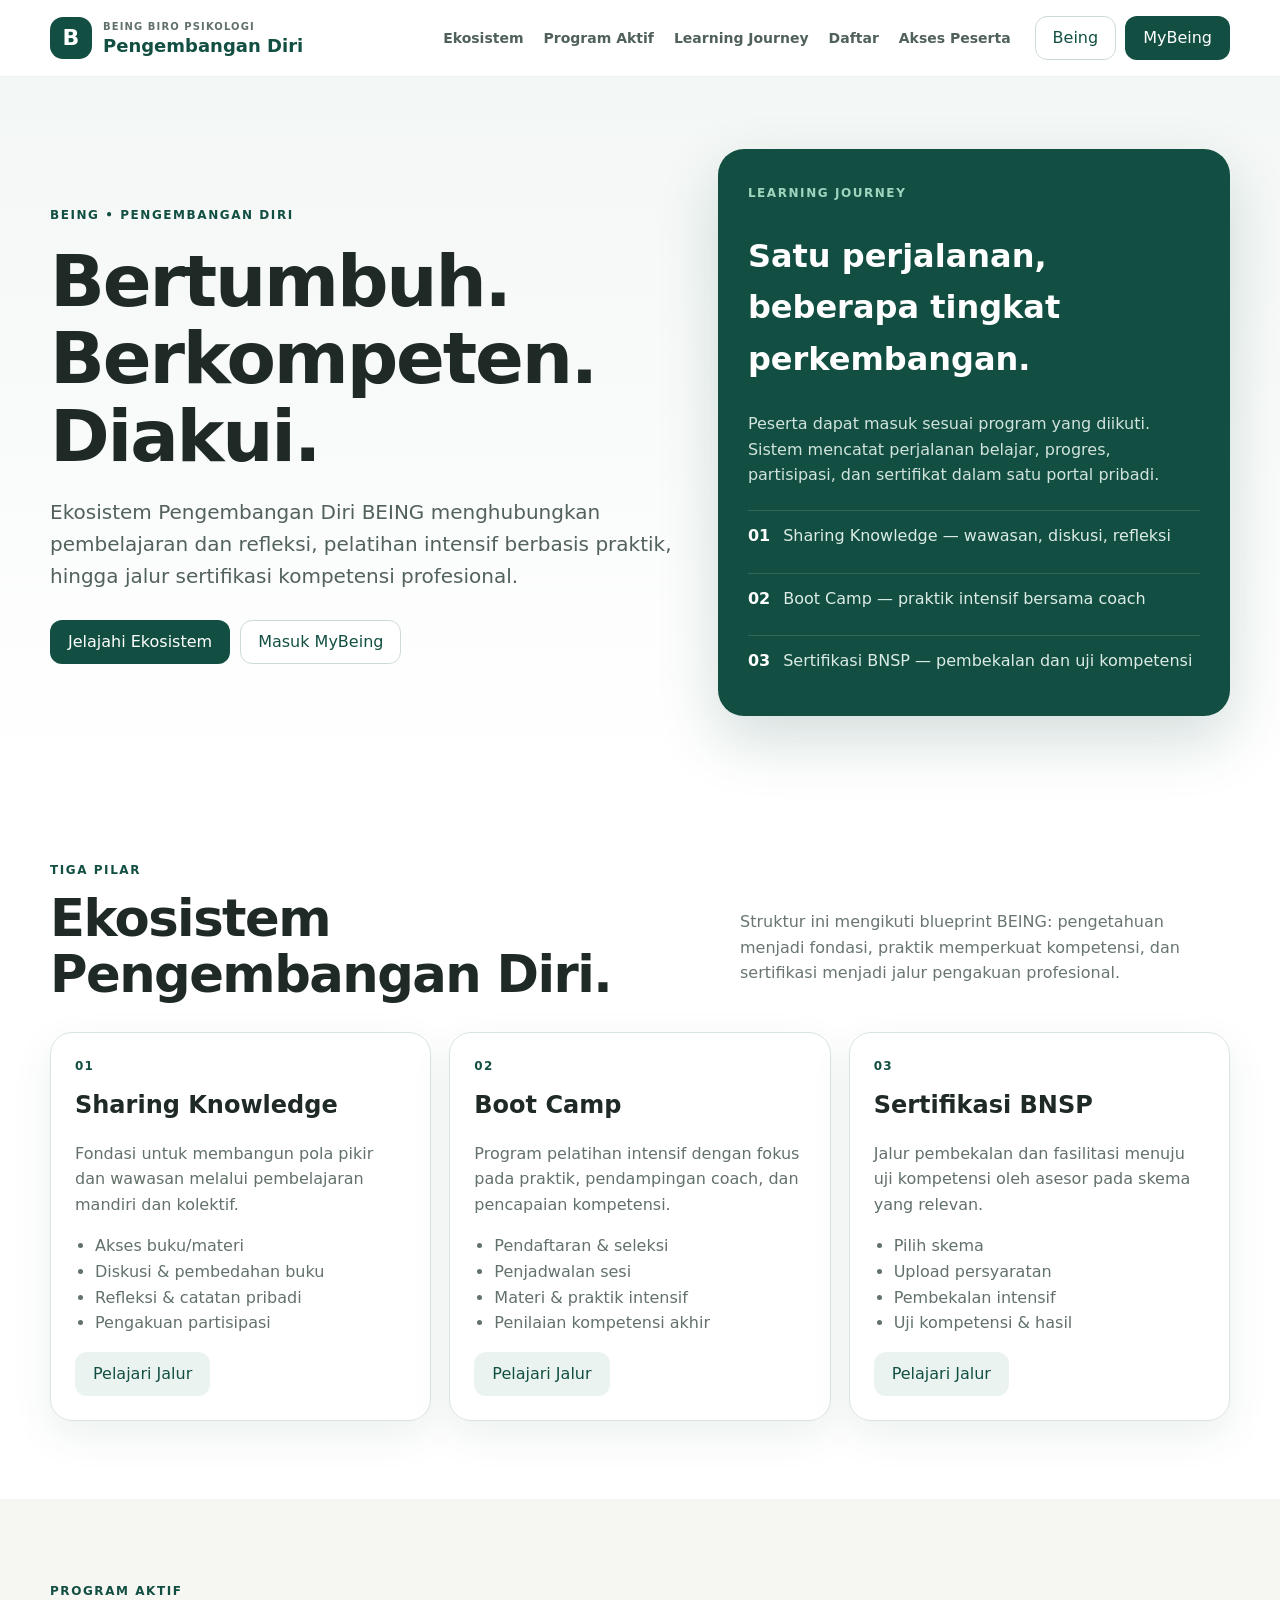
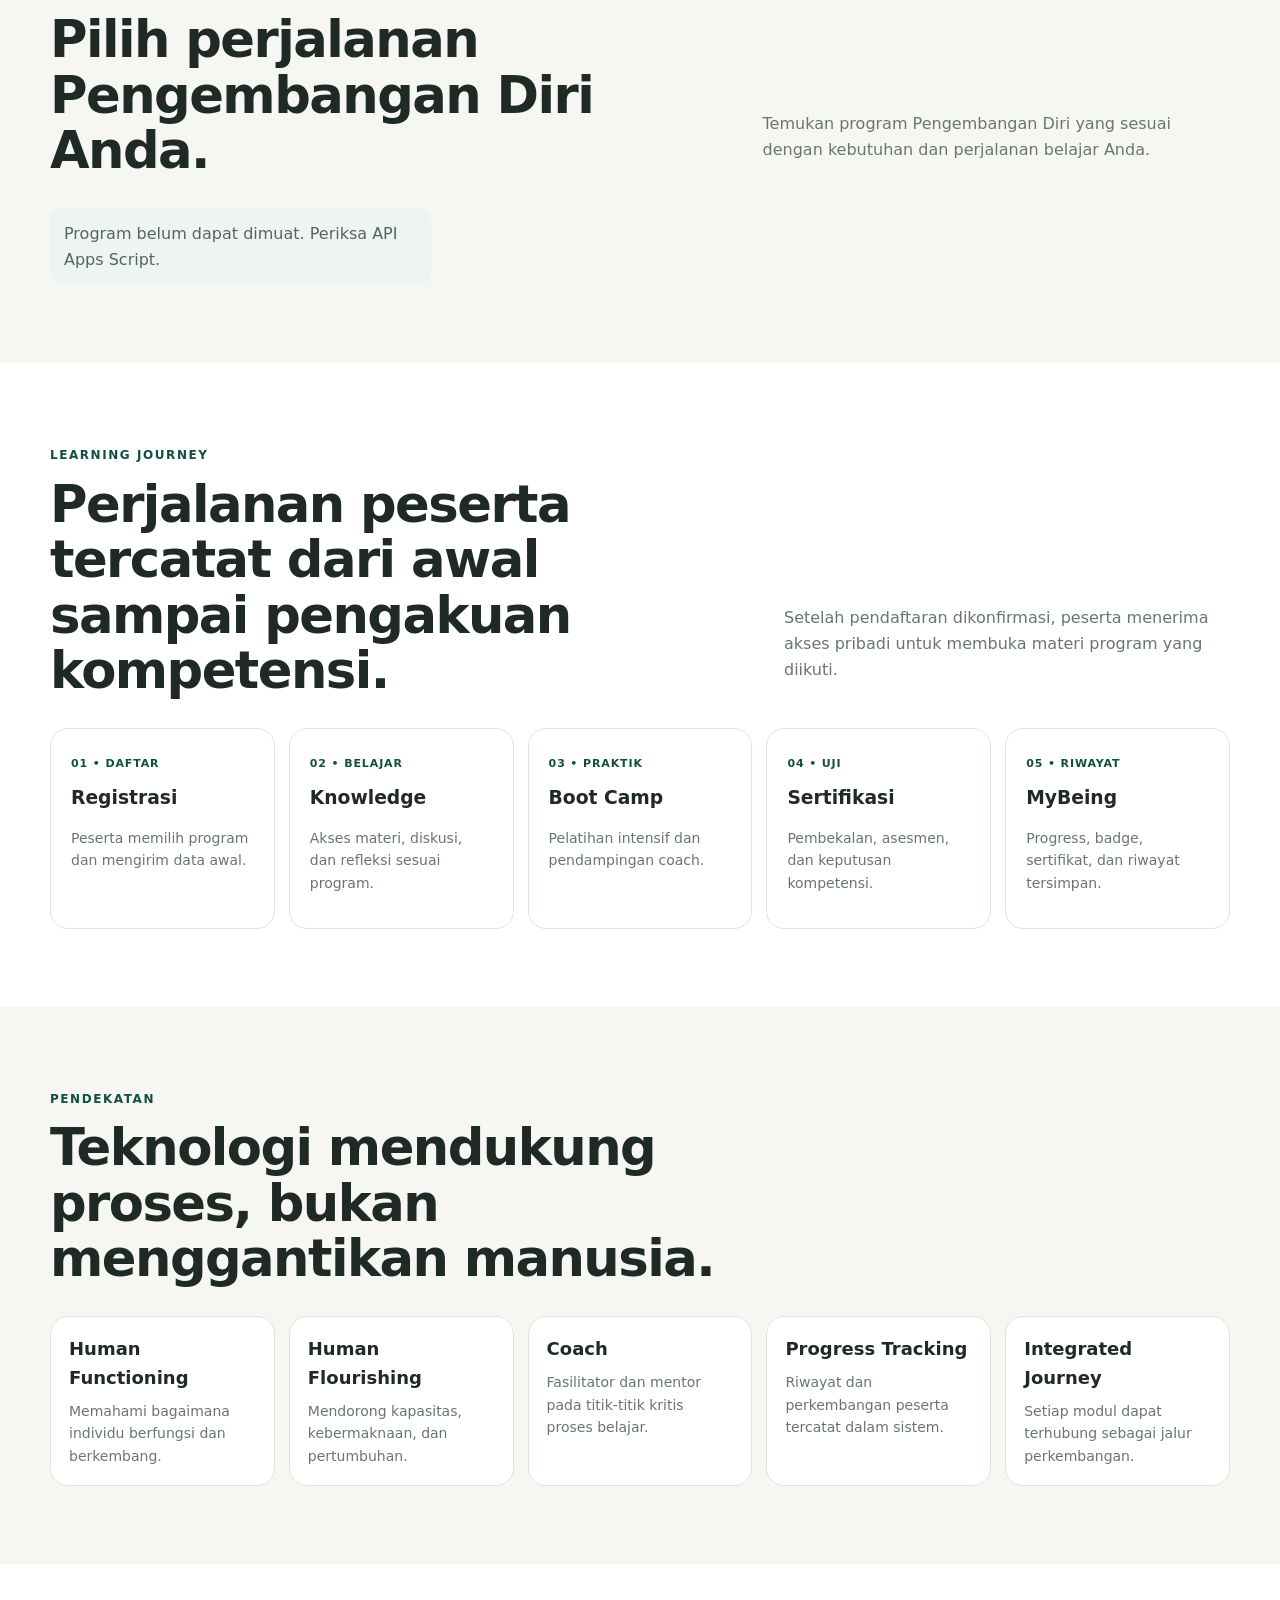
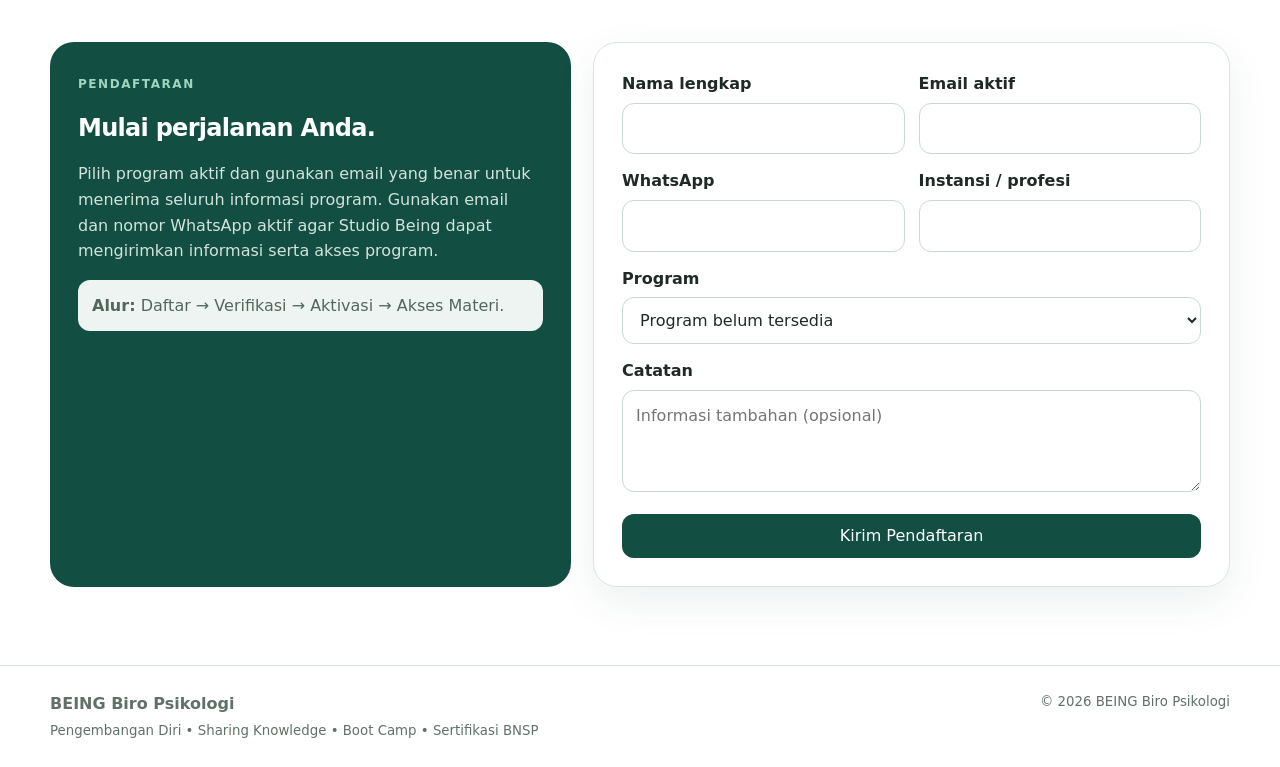
==== index.html @ ba221f25 "Add files via upload" ====
<!doctype html><html lang="id"><head><meta charset="utf-8"><meta name="viewport" content="width=device-width,initial-scale=1"><meta name="theme-color" content="#124f42"><title>Pengembangan Diri | BEING Biro Psikologi</title><link rel="stylesheet" href="assets/css/style.css?v=1.9"></head><body>
<header class="topbar"><div class="container nav">
<a class="brand" href="index.html"><span class="brandmark">B</span><span class="brandcopy"><small>BEING BIRO PSIKOLOGI</small><strong>Pengembangan Diri</strong></span></a>
<div class="navlinks"><a href="#pilar">Ekosistem</a><a href="#program">Program Aktif</a><a href="#journey">Learning Journey</a><a href="#daftar">Daftar</a><a href="akses.html">Akses Peserta</a></div>
<div class="navacts"><a class="btn secondary" href="https://beingpsikologi.com">Being</a><a class="btn primary" href="akses.html">MyBeing</a></div>
</div></header>

<main>
<section class="hero"><div class="container hero-grid">
<div><span class="kicker">BEING • PENGEMBANGAN DIRI</span><h1>Bertumbuh. Berkompeten. Diakui.</h1>
<p class="lead">Ekosistem Pengembangan Diri BEING menghubungkan pembelajaran dan refleksi, pelatihan intensif berbasis praktik, hingga jalur sertifikasi kompetensi profesional.</p>
<div class="actions"><a class="btn primary" href="#pilar">Jelajahi Ekosistem</a><a class="btn secondary" href="akses.html">Masuk MyBeing</a></div></div>
<aside class="hero-card"><span class="kicker" style="color:#9fd5bf">LEARNING JOURNEY</span><h2 style="font-size:32px;color:#fff">Satu perjalanan, beberapa tingkat perkembangan.</h2>
<p>Peserta dapat masuk sesuai program yang diikuti. Sistem mencatat perjalanan belajar, progres, partisipasi, dan sertifikat dalam satu portal pribadi.</p>
<div class="journey-mini"><div><b>01</b><span>Sharing Knowledge — wawasan, diskusi, refleksi</span></div><div><b>02</b><span>Boot Camp — praktik intensif bersama coach</span></div><div><b>03</b><span>Sertifikasi BNSP — pembekalan dan uji kompetensi</span></div></div></aside>
</div></section>

<section class="section" id="pilar"><div class="container">
<div class="section-head"><div><span class="kicker">TIGA PILAR</span><h2>Ekosistem Pengembangan Diri.</h2></div><p>Struktur ini mengikuti blueprint BEING: pengetahuan menjadi fondasi, praktik memperkuat kompetensi, dan sertifikasi menjadi jalur pengakuan profesional.</p></div>
<div class="pillars">
<article class="pillar"><div class="num">01</div><h3>Sharing Knowledge</h3><p>Fondasi untuk membangun pola pikir dan wawasan melalui pembelajaran mandiri dan kolektif.</p><ul><li>Akses buku/materi</li><li>Diskusi & pembedahan buku</li><li>Refleksi & catatan pribadi</li><li>Pengakuan partisipasi</li></ul><a class="btn soft" href="sharing/index.html">Pelajari Jalur</a></article>
<article class="pillar"><div class="num">02</div><h3>Boot Camp</h3><p>Program pelatihan intensif dengan fokus pada praktik, pendampingan coach, dan pencapaian kompetensi.</p><ul><li>Pendaftaran & seleksi</li><li>Penjadwalan sesi</li><li>Materi & praktik intensif</li><li>Penilaian kompetensi akhir</li></ul><a class="btn soft" href="bootcamp/index.html">Pelajari Jalur</a></article>
<article class="pillar"><div class="num">03</div><h3>Sertifikasi BNSP</h3><p>Jalur pembekalan dan fasilitasi menuju uji kompetensi oleh asesor pada skema yang relevan.</p><ul><li>Pilih skema</li><li>Upload persyaratan</li><li>Pembekalan intensif</li><li>Uji kompetensi & hasil</li></ul><a class="btn soft" href="bnsp/index.html">Pelajari Jalur</a></article>
</div></div></section>

<section class="section alt" id="program"><div class="container">
<div class="section-head"><div><span class="kicker">PROGRAM AKTIF</span><h2>Pilih perjalanan Pengembangan Diri Anda.</h2></div>
<p>Temukan program Pengembangan Diri yang sesuai dengan kebutuhan dan perjalanan belajar Anda.</p></div>
<div id="activeProgramCards" class="program-dynamic-grid"><div class="notice">Memuat program aktif...</div></div>
</div></section>

<section class="section" id="journey"><div class="container">
<div class="section-head"><div><span class="kicker">LEARNING JOURNEY</span><h2>Perjalanan peserta tercatat dari awal sampai pengakuan kompetensi.</h2></div><p>Setelah pendaftaran dikonfirmasi, peserta menerima akses pribadi untuk membuka materi program yang diikuti.</p></div>
<div class="timeline"><article><b>01 • DAFTAR</b><h3>Registrasi</h3><p>Peserta memilih program dan mengirim data awal.</p></article><article><b>02 • BELAJAR</b><h3>Knowledge</h3><p>Akses materi, diskusi, dan refleksi sesuai program.</p></article><article><b>03 • PRAKTIK</b><h3>Boot Camp</h3><p>Pelatihan intensif dan pendampingan coach.</p></article><article><b>04 • UJI</b><h3>Sertifikasi</h3><p>Pembekalan, asesmen, dan keputusan kompetensi.</p></article><article><b>05 • RIWAYAT</b><h3>MyBeing</h3><p>Progress, badge, sertifikat, dan riwayat tersimpan.</p></article></div>
</div></section>

<section class="section alt"><div class="container">
<div class="section-head"><div><span class="kicker">PENDEKATAN</span><h2>Teknologi mendukung proses, bukan menggantikan manusia.</h2></div></div>
<div class="principles"><div class="principle"><h3>Human Functioning</h3><p>Memahami bagaimana individu berfungsi dan berkembang.</p></div><div class="principle"><h3>Human Flourishing</h3><p>Mendorong kapasitas, kebermaknaan, dan pertumbuhan.</p></div><div class="principle"><h3>Coach</h3><p>Fasilitator dan mentor pada titik-titik kritis proses belajar.</p></div><div class="principle"><h3>Progress Tracking</h3><p>Riwayat dan perkembangan peserta tercatat dalam sistem.</p></div><div class="principle"><h3>Integrated Journey</h3><p>Setiap modul dapat terhubung sebagai jalur perkembangan.</p></div></div>
</div></section>

<section class="section" id="daftar"><div class="container formwrap">
<div class="infobox"><span class="kicker" style="color:#9fd5bf">PENDAFTARAN</span><h2 style="color:#fff">Mulai perjalanan Anda.</h2><p>Pilih program aktif dan gunakan email yang benar untuk menerima seluruh informasi program. Gunakan email dan nomor WhatsApp aktif agar Studio Being dapat mengirimkan informasi serta akses program.</p><div class="notice"><b>Alur:</b> Daftar → Verifikasi → Aktivasi → Akses Materi.</div></div>
<form class="formcard" id="registerForm">
<div class="grid2"><div class="field"><label>Nama lengkap</label><input name="name" required></div><div class="field"><label>Email aktif</label><input name="email" type="email" required></div></div>
<div class="grid2"><div class="field"><label>WhatsApp</label><input name="whatsapp" required></div><div class="field"><label>Instansi / profesi</label><input name="institution"></div></div>
<div class="field"><label>Program</label><select name="program" id="publicProgramSelect" required>
<option value="">Memuat program aktif...</option>
</select></div>
<div class="field"><label>Catatan</label><textarea name="note" rows="3" placeholder="Informasi tambahan (opsional)"></textarea></div>
<button class="btn primary block" type="submit">Kirim Pendaftaran</button><div id="regNotice" class="notice" hidden style="margin-top:14px"></div>
</form></div></section>
</main>

<footer class="footer"><div class="container footer-row"><div><strong>BEING Biro Psikologi</strong><br><small>Pengembangan Diri • Sharing Knowledge • Boot Camp • Sertifikasi BNSP</small></div><small>© 2026 BEING Biro Psikologi</small></div></footer>
<script src="assets/js/config.js?v=1.9"></script><script src="assets/js/app.js?v=1.9"></script></body></html>
---- assets/css/style.css ----
:root{
  --green:#124f42;
  --green-2:#1e6a59;
  --green-soft:#eaf3ef;
  --cream:#f6f7f3;
  --text:#1f2a26;
  --muted:#68766f;
  --line:#dbe5e0;
  --white:#fff;
  --shadow:0 14px 40px rgba(18,79,66,.08);
}
*{box-sizing:border-box}
html{scroll-behavior:smooth}
body{
  margin:0;
  font-family:Inter,ui-sans-serif,system-ui,-apple-system,BlinkMacSystemFont,"Segoe UI",sans-serif;
  color:var(--text);
  background:#fff;
  line-height:1.6;
}
a{color:inherit}
.container{width:min(1180px,calc(100% - 36px));margin:auto}
.topbar{
  position:sticky;top:0;z-index:20;
  background:rgba(255,255,255,.96);
  backdrop-filter:blur(10px);
  border-bottom:1px solid rgba(18,79,66,.08)
}
.nav{min-height:76px;display:flex;align-items:center;gap:24px}
.brand{display:flex;align-items:center;gap:11px;text-decoration:none;min-width:max-content}
.brandmark{width:42px;height:42px;border-radius:13px;background:var(--green);color:#fff;display:grid;place-items:center;font-weight:900;font-size:22px}
.brandcopy small{display:block;font-size:10px;font-weight:800;letter-spacing:.11em;color:#617169}
.brandcopy strong{display:block;color:var(--green);font-size:18px;line-height:1.2}
.navlinks{display:flex;gap:20px;align-items:center;margin-left:auto}
.navlinks a{text-decoration:none;font-size:14px;font-weight:700;color:#50615a}
.navacts{display:flex;gap:9px}
.btn{
  display:inline-flex;align-items:center;justify-content:center;
  min-height:44px;padding:0 17px;border-radius:12px;
  font-weight:800;text-decoration:none;border:1px solid transparent;
  cursor:pointer;font:inherit
}
.btn.primary{background:var(--green);color:#fff}
.btn.secondary{background:#fff;border-color:#cfdad5;color:var(--green)}
.btn.soft{background:var(--green-soft);color:var(--green)}
.btn.block{width:100%}
.hero{background:linear-gradient(180deg,#f3f7f5 0,#fff 100%);padding:72px 0 62px}
.hero-grid{display:grid;grid-template-columns:1.1fr .9fr;gap:42px;align-items:center}
.kicker{display:inline-block;font-size:12px;font-weight:900;letter-spacing:.13em;color:var(--green)}
.hero h1,.section h2{letter-spacing:-.03em;line-height:1.08}
.hero h1{font-size:clamp(44px,6vw,72px);margin:16px 0 20px}
.lead{font-size:20px;color:#52625b;max-width:700px}
.actions{display:flex;gap:10px;flex-wrap:wrap;margin-top:28px}
.hero-card{
  padding:30px;border-radius:26px;background:var(--green);color:#dcebe5;box-shadow:0 24px 60px rgba(18,79,66,.18)
}
.hero-card p{color:#d1e3dc}
.journey-mini{display:grid;gap:12px;margin-top:22px}
.journey-mini>div{display:flex;gap:13px;align-items:flex-start;padding:12px 0;border-top:1px solid rgba(255,255,255,.13)}
.journey-mini b{color:#fff}
.section{padding:78px 0}
.section.alt{background:var(--cream)}
.section-head{display:flex;justify-content:space-between;gap:34px;align-items:end;margin-bottom:30px}
.section-head>div{max-width:700px}
.section-head h2{font-size:clamp(34px,4vw,52px);margin:10px 0 0}
.section-head>p{max-width:490px;color:var(--muted)}
.pillars,.program-dynamic-grid{display:grid;grid-template-columns:repeat(3,1fr);gap:18px}
.pillar{
  background:#fff;border:1px solid var(--line);border-radius:22px;padding:24px;box-shadow:var(--shadow)
}
.pillar .num{font-size:12px;font-weight:900;letter-spacing:.1em;color:var(--green)}
.pillar h3{font-size:24px;margin:10px 0}
.pillar p,.pillar li{color:#627169}
.pillar ul{padding-left:20px}
.timeline{display:grid;grid-template-columns:repeat(5,1fr);gap:14px}
.timeline article{border:1px solid var(--line);border-radius:18px;padding:20px;background:#fff}
.timeline b{font-size:11px;color:var(--green);letter-spacing:.08em}
.timeline h3{margin:8px 0 5px}
.timeline p{color:var(--muted);font-size:14px}
.principles{display:grid;grid-template-columns:repeat(5,1fr);gap:14px}
.principle{background:#fff;border:1px solid var(--line);border-radius:18px;padding:18px}
.principle h3{font-size:18px;margin:0 0 7px}
.principle p{font-size:14px;color:var(--muted);margin:0}
.formwrap{display:grid;grid-template-columns:.9fr 1.1fr;gap:22px;align-items:stretch}
.infobox,.formcard{border-radius:24px;padding:28px}
.infobox{background:var(--green);color:#dbeae4}
.infobox p{color:#d3e3dc}
.formcard{border:1px solid var(--line);background:#fff;box-shadow:var(--shadow)}
.grid2{display:grid;grid-template-columns:1fr 1fr;gap:14px}
.field{margin-bottom:14px}
.field label{display:block;font-weight:800;margin-bottom:6px}
input,select,textarea{
  width:100%;border:1px solid #cbd8d2;border-radius:12px;padding:12px 13px;
  font:inherit;background:#fff;color:var(--text);outline:none
}
input:focus,select:focus,textarea:focus{border-color:#6fa28f;box-shadow:0 0 0 3px rgba(18,79,66,.08)}
.notice{background:#eef4f1;border-radius:12px;padding:13px 14px;color:#53665e}
.footer{border-top:1px solid var(--line);background:#fff;padding:25px 0}
.footer-row{display:flex;justify-content:space-between;gap:20px;color:#617169}
@media(max-width:980px){
  .navlinks{display:none}
  .hero-grid,.formwrap{grid-template-columns:1fr}
  .pillars,.program-dynamic-grid{grid-template-columns:1fr 1fr}
  .timeline{grid-template-columns:1fr 1fr}
  .principles{grid-template-columns:1fr 1fr}
}
@media(max-width:640px){
  .container{width:min(100% - 24px,1180px)}
  .nav{gap:10px}.navacts .secondary{display:none}
  .brandcopy small{display:none}
  .hero{padding-top:42px}
  .pillars,.program-dynamic-grid,.timeline,.principles,.grid2{grid-template-columns:1fr}
  .section{padding:54px 0}
  .section-head{display:block}
  .footer-row{display:block}
}

.program-media{
  margin:14px 0 16px;
  border-radius:16px;
  overflow:hidden;
  background:#eef4f1;
  aspect-ratio:4/5;
  display:flex;
  align-items:center;
  justify-content:center;
}
.program-media img{
  width:100%;
  height:100%;
  display:block;
  object-fit:cover;
}
.program-media-action{margin:14px 0 16px}
.program-media-action .btn{width:100%}

.program-media-wrap{margin:14px 0 16px}
.program-media-wrap .program-media{margin:0;text-decoration:none}
.program-media.media-fallback{
  min-height:160px;aspect-ratio:auto;
  background:var(--green-soft);color:var(--green);
  font-weight:800;padding:20px;text-align:center
}

/* v1.9 media program */
.program-media-wrap{margin:14px 0 18px}
.program-media{
  display:block;
  width:100%;
  min-height:220px;
  aspect-ratio:4/5;
  overflow:hidden;
  border-radius:16px;
  background:#eef4f1;
}
.program-media img{
  width:100%;
  height:100%;
  object-fit:cover;
  display:block;
}
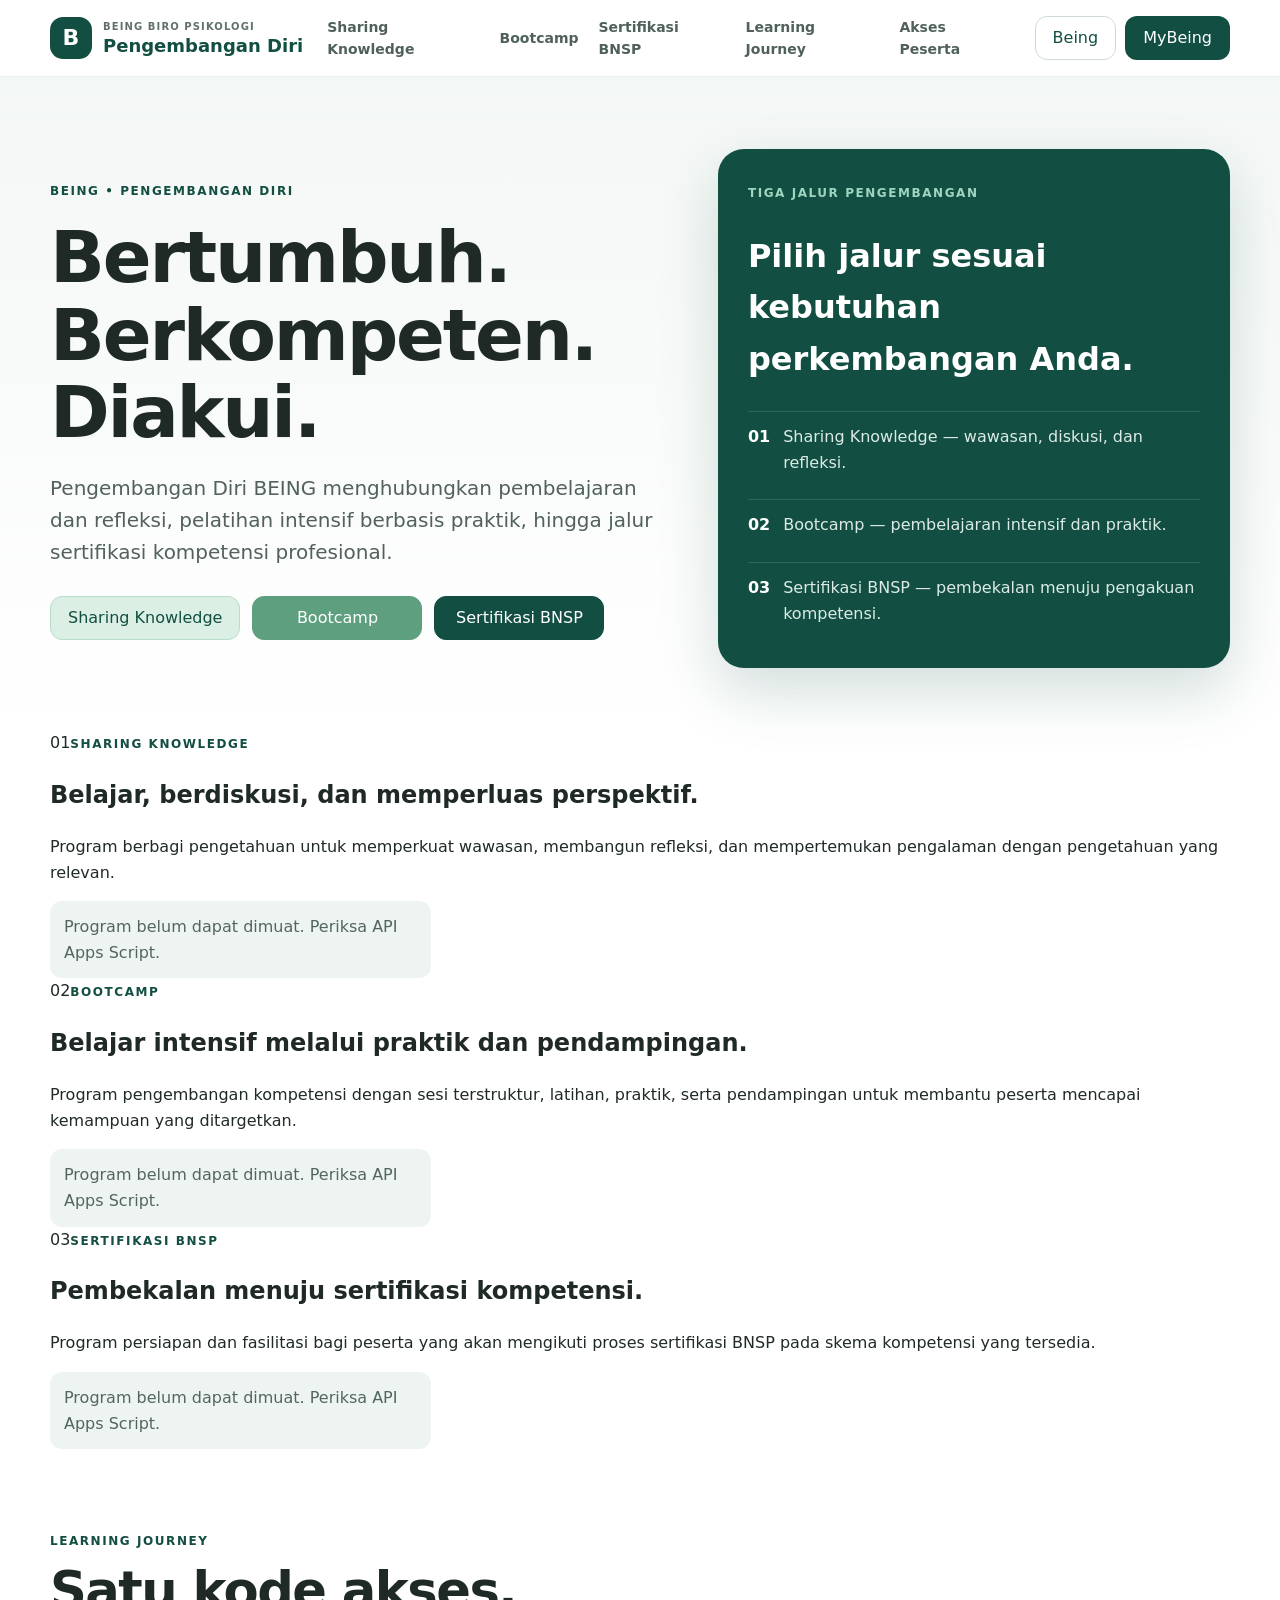
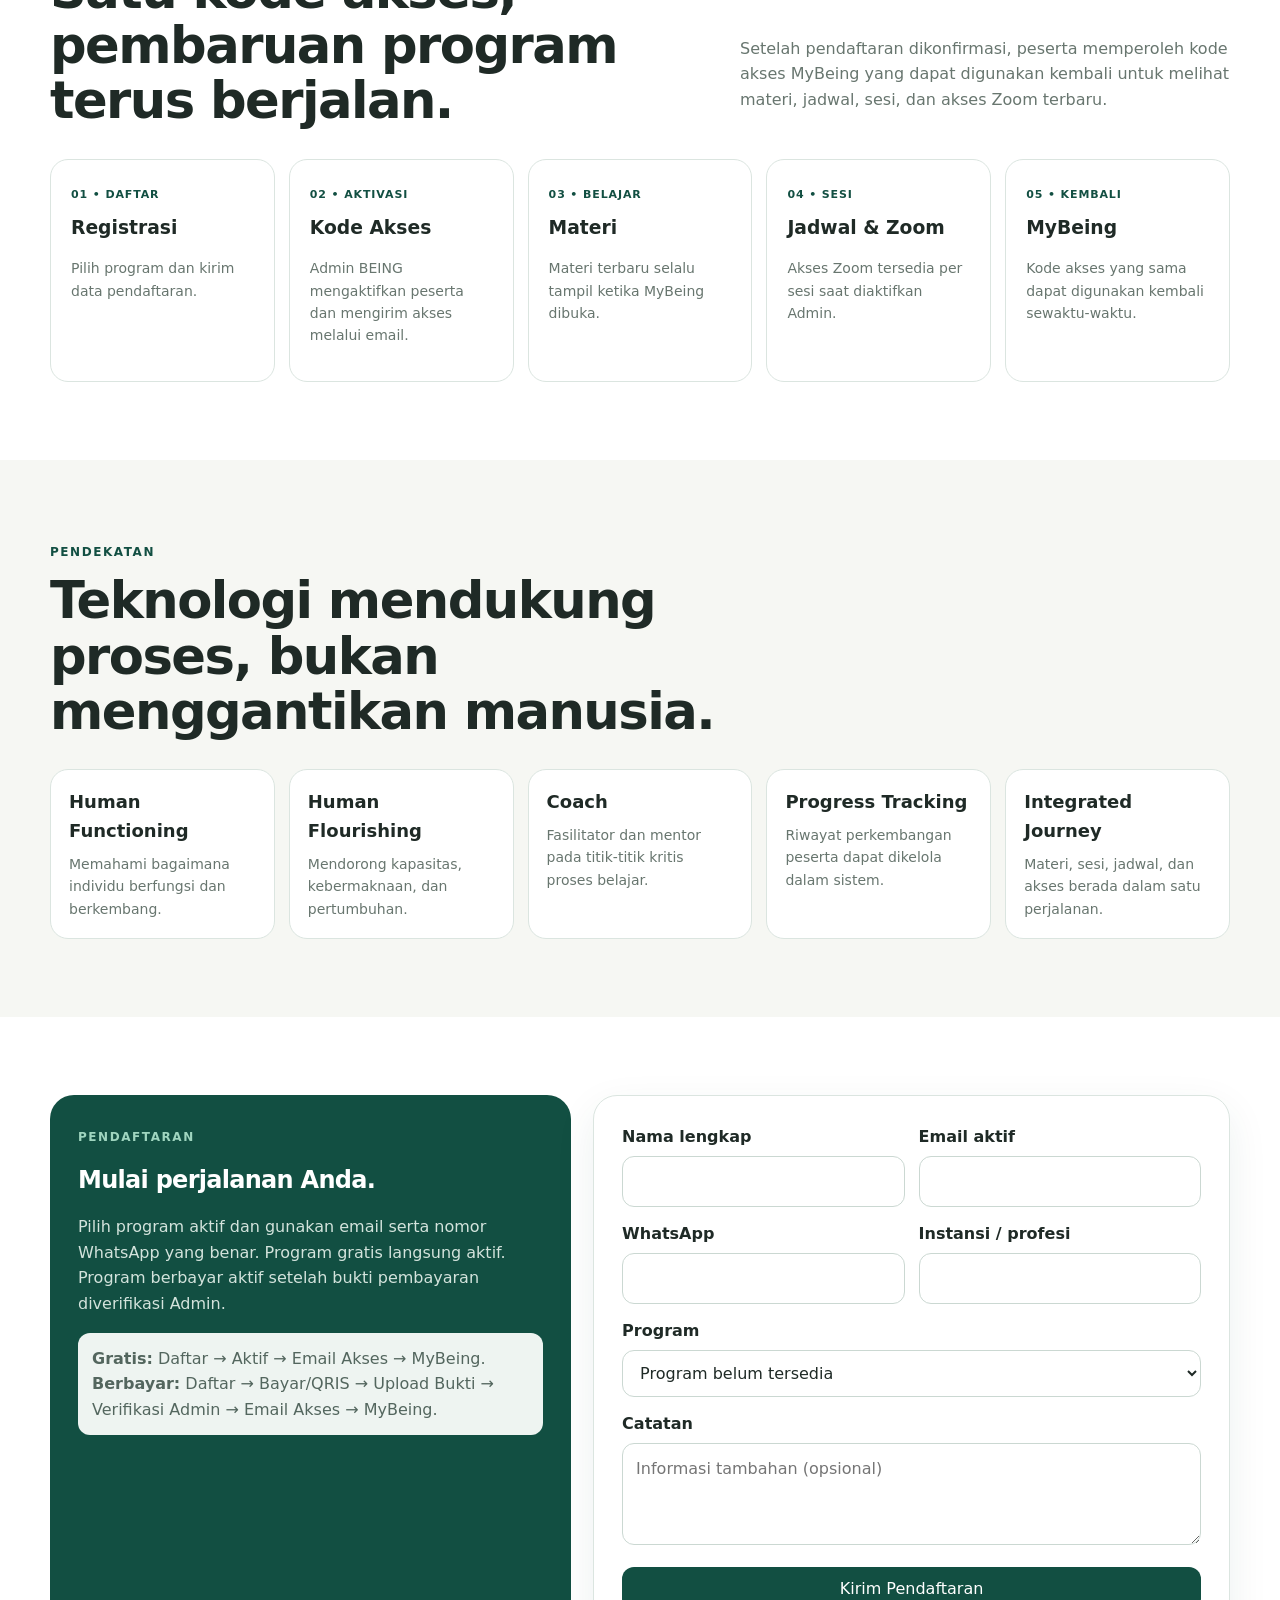
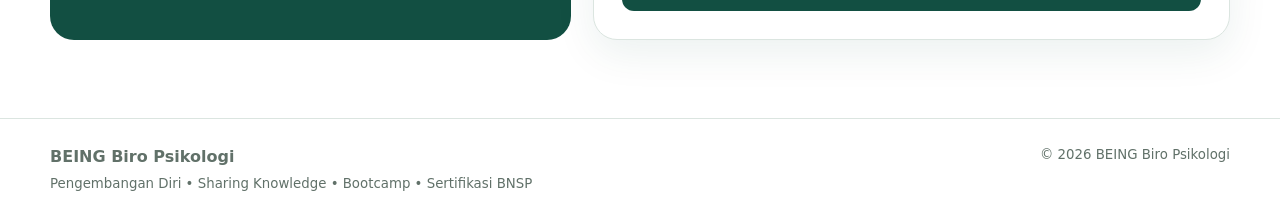
==== commit e4f82701: "Add files via upload" ====
--- a/index.html
+++ b/index.html
@@ -1,56 +1,76 @@
-<!doctype html><html lang="id"><head><meta charset="utf-8"><meta name="viewport" content="width=device-width,initial-scale=1"><meta name="theme-color" content="#124f42"><title>Pengembangan Diri | BEING Biro Psikologi</title><link rel="stylesheet" href="assets/css/style.css?v=1.9"></head><body>
+<!doctype html><html lang="id"><head><meta charset="utf-8"><meta name="viewport" content="width=device-width,initial-scale=1"><meta name="theme-color" content="#124f42"><title>Pengembangan Diri | BEING Biro Psikologi</title><link rel="stylesheet" href="assets/css/style.css?v=2.2">
+<style>
+.hero-path-actions{display:flex;flex-wrap:wrap;gap:12px;margin-top:28px}
+.hero-path-actions .btn{min-width:170px;text-align:center;transition:.2s ease}
+.hero-path-actions .btn:hover{transform:translateY(-2px);box-shadow:0 8px 20px rgba(18,79,66,.14)}
+.btn-sharing{background:#dcefe5;color:#124f42;border-color:#b8ddca!important}
+.btn-bootcamp{background:#5e9f7f;color:#fff;border-color:#5e9f7f!important}
+.btn-bnsp{background:#124f42;color:#fff;border-color:#124f42!important}
+.program-meta{display:flex;gap:8px;flex-wrap:wrap;margin:8px 0 12px}
+.program-badge{display:inline-flex;padding:5px 9px;border-radius:999px;background:#eef4f1;color:#124f42;font-size:12px;font-weight:800}
+.program-price{font-size:15px;font-weight:900;color:#124f42;margin:2px 0 12px}
+.payment-panel{margin-top:16px;padding:18px;border:1px solid #cfe0d8;border-radius:16px;background:#f5faf7}
+.payment-panel h3{margin-top:0}
+.payment-panel .pay-grid{display:grid;grid-template-columns:1fr 1fr;gap:12px}
+.payment-panel img{max-width:220px;width:100%;border-radius:12px;border:1px solid #dbe5e0;background:#fff}
+.payment-panel input[type=file]{background:#fff}
+@media(max-width:720px){.hero-path-actions{display:grid;grid-template-columns:1fr}.hero-path-actions .btn{width:100%}.payment-panel .pay-grid{grid-template-columns:1fr}}
+</style>
+</head><body>
 <header class="topbar"><div class="container nav">
 <a class="brand" href="index.html"><span class="brandmark">B</span><span class="brandcopy"><small>BEING BIRO PSIKOLOGI</small><strong>Pengembangan Diri</strong></span></a>
-<div class="navlinks"><a href="#pilar">Ekosistem</a><a href="#program">Program Aktif</a><a href="#journey">Learning Journey</a><a href="#daftar">Daftar</a><a href="akses.html">Akses Peserta</a></div>
+<div class="navlinks"><a href="#sharing">Sharing Knowledge</a><a href="#bootcamp">Bootcamp</a><a href="#bnsp">Sertifikasi BNSP</a><a href="#journey">Learning Journey</a><a href="akses.html">Akses Peserta</a></div>
 <div class="navacts"><a class="btn secondary" href="https://beingpsikologi.com">Being</a><a class="btn primary" href="akses.html">MyBeing</a></div>
 </div></header>
 
 <main>
 <section class="hero"><div class="container hero-grid">
 <div><span class="kicker">BEING • PENGEMBANGAN DIRI</span><h1>Bertumbuh. Berkompeten. Diakui.</h1>
-<p class="lead">Ekosistem Pengembangan Diri BEING menghubungkan pembelajaran dan refleksi, pelatihan intensif berbasis praktik, hingga jalur sertifikasi kompetensi profesional.</p>
-<div class="actions"><a class="btn primary" href="#pilar">Jelajahi Ekosistem</a><a class="btn secondary" href="akses.html">Masuk MyBeing</a></div></div>
-<aside class="hero-card"><span class="kicker" style="color:#9fd5bf">LEARNING JOURNEY</span><h2 style="font-size:32px;color:#fff">Satu perjalanan, beberapa tingkat perkembangan.</h2>
-<p>Peserta dapat masuk sesuai program yang diikuti. Sistem mencatat perjalanan belajar, progres, partisipasi, dan sertifikat dalam satu portal pribadi.</p>
-<div class="journey-mini"><div><b>01</b><span>Sharing Knowledge — wawasan, diskusi, refleksi</span></div><div><b>02</b><span>Boot Camp — praktik intensif bersama coach</span></div><div><b>03</b><span>Sertifikasi BNSP — pembekalan dan uji kompetensi</span></div></div></aside>
+<p class="lead">Pengembangan Diri BEING menghubungkan pembelajaran dan refleksi, pelatihan intensif berbasis praktik, hingga jalur sertifikasi kompetensi profesional.</p>
+<div class="hero-path-actions">
+<a class="btn btn-sharing" href="#sharing">Sharing Knowledge</a>
+<a class="btn btn-bootcamp" href="#bootcamp">Bootcamp</a>
+<a class="btn btn-bnsp" href="#bnsp">Sertifikasi BNSP</a>
+</div></div>
+<aside class="hero-card"><span class="kicker" style="color:#9fd5bf">TIGA JALUR PENGEMBANGAN</span><h2 style="font-size:32px;color:#fff">Pilih jalur sesuai kebutuhan perkembangan Anda.</h2>
+<div class="journey-mini"><div><b>01</b><span>Sharing Knowledge — wawasan, diskusi, dan refleksi.</span></div><div><b>02</b><span>Bootcamp — pembelajaran intensif dan praktik.</span></div><div><b>03</b><span>Sertifikasi BNSP — pembekalan menuju pengakuan kompetensi.</span></div></div></aside>
 </div></section>
 
-<section class="section" id="pilar"><div class="container">
-<div class="section-head"><div><span class="kicker">TIGA PILAR</span><h2>Ekosistem Pengembangan Diri.</h2></div><p>Struktur ini mengikuti blueprint BEING: pengetahuan menjadi fondasi, praktik memperkuat kompetensi, dan sertifikasi menjadi jalur pengakuan profesional.</p></div>
-<div class="pillars">
-<article class="pillar"><div class="num">01</div><h3>Sharing Knowledge</h3><p>Fondasi untuk membangun pola pikir dan wawasan melalui pembelajaran mandiri dan kolektif.</p><ul><li>Akses buku/materi</li><li>Diskusi & pembedahan buku</li><li>Refleksi & catatan pribadi</li><li>Pengakuan partisipasi</li></ul><a class="btn soft" href="sharing/index.html">Pelajari Jalur</a></article>
-<article class="pillar"><div class="num">02</div><h3>Boot Camp</h3><p>Program pelatihan intensif dengan fokus pada praktik, pendampingan coach, dan pencapaian kompetensi.</p><ul><li>Pendaftaran & seleksi</li><li>Penjadwalan sesi</li><li>Materi & praktik intensif</li><li>Penilaian kompetensi akhir</li></ul><a class="btn soft" href="bootcamp/index.html">Pelajari Jalur</a></article>
-<article class="pillar"><div class="num">03</div><h3>Sertifikasi BNSP</h3><p>Jalur pembekalan dan fasilitasi menuju uji kompetensi oleh asesor pada skema yang relevan.</p><ul><li>Pilih skema</li><li>Upload persyaratan</li><li>Pembekalan intensif</li><li>Uji kompetensi & hasil</li></ul><a class="btn soft" href="bnsp/index.html">Pelajari Jalur</a></article>
-</div></div></section>
+<section class="track-section track-sharing" id="sharing"><div class="container">
+<div class="track-head"><div><span class="track-no">01</span><span class="kicker">SHARING KNOWLEDGE</span><h2>Belajar, berdiskusi, dan memperluas perspektif.</h2><p>Program berbagi pengetahuan untuk memperkuat wawasan, membangun refleksi, dan mempertemukan pengalaman dengan pengetahuan yang relevan.</p></div></div>
+<div id="sharingPrograms" class="program-dynamic-grid"><div class="notice">Memuat program Sharing Knowledge...</div></div>
+</div></section>
 
-<section class="section alt" id="program"><div class="container">
-<div class="section-head"><div><span class="kicker">PROGRAM AKTIF</span><h2>Pilih perjalanan Pengembangan Diri Anda.</h2></div>
-<p>Temukan program Pengembangan Diri yang sesuai dengan kebutuhan dan perjalanan belajar Anda.</p></div>
-<div id="activeProgramCards" class="program-dynamic-grid"><div class="notice">Memuat program aktif...</div></div>
+<section class="track-section track-bootcamp" id="bootcamp"><div class="container">
+<div class="track-head"><div><span class="track-no">02</span><span class="kicker">BOOTCAMP</span><h2>Belajar intensif melalui praktik dan pendampingan.</h2><p>Program pengembangan kompetensi dengan sesi terstruktur, latihan, praktik, serta pendampingan untuk membantu peserta mencapai kemampuan yang ditargetkan.</p></div></div>
+<div id="bootcampPrograms" class="program-dynamic-grid"><div class="notice">Memuat program Bootcamp...</div></div>
+</div></section>
+
+<section class="track-section track-bnsp" id="bnsp"><div class="container">
+<div class="track-head"><div><span class="track-no">03</span><span class="kicker">SERTIFIKASI BNSP</span><h2>Pembekalan menuju sertifikasi kompetensi.</h2><p>Program persiapan dan fasilitasi bagi peserta yang akan mengikuti proses sertifikasi BNSP pada skema kompetensi yang tersedia.</p></div></div>
+<div id="bnspPrograms" class="program-dynamic-grid"><div class="notice">Memuat program Sertifikasi BNSP...</div></div>
 </div></section>
 
 <section class="section" id="journey"><div class="container">
-<div class="section-head"><div><span class="kicker">LEARNING JOURNEY</span><h2>Perjalanan peserta tercatat dari awal sampai pengakuan kompetensi.</h2></div><p>Setelah pendaftaran dikonfirmasi, peserta menerima akses pribadi untuk membuka materi program yang diikuti.</p></div>
-<div class="timeline"><article><b>01 • DAFTAR</b><h3>Registrasi</h3><p>Peserta memilih program dan mengirim data awal.</p></article><article><b>02 • BELAJAR</b><h3>Knowledge</h3><p>Akses materi, diskusi, dan refleksi sesuai program.</p></article><article><b>03 • PRAKTIK</b><h3>Boot Camp</h3><p>Pelatihan intensif dan pendampingan coach.</p></article><article><b>04 • UJI</b><h3>Sertifikasi</h3><p>Pembekalan, asesmen, dan keputusan kompetensi.</p></article><article><b>05 • RIWAYAT</b><h3>MyBeing</h3><p>Progress, badge, sertifikat, dan riwayat tersimpan.</p></article></div>
+<div class="section-head"><div><span class="kicker">LEARNING JOURNEY</span><h2>Satu kode akses, pembaruan program terus berjalan.</h2></div><p>Setelah pendaftaran dikonfirmasi, peserta memperoleh kode akses MyBeing yang dapat digunakan kembali untuk melihat materi, jadwal, sesi, dan akses Zoom terbaru.</p></div>
+<div class="timeline"><article><b>01 • DAFTAR</b><h3>Registrasi</h3><p>Pilih program dan kirim data pendaftaran.</p></article><article><b>02 • AKTIVASI</b><h3>Kode Akses</h3><p>Admin BEING mengaktifkan peserta dan mengirim akses melalui email.</p></article><article><b>03 • BELAJAR</b><h3>Materi</h3><p>Materi terbaru selalu tampil ketika MyBeing dibuka.</p></article><article><b>04 • SESI</b><h3>Jadwal & Zoom</h3><p>Akses Zoom tersedia per sesi saat diaktifkan Admin.</p></article><article><b>05 • KEMBALI</b><h3>MyBeing</h3><p>Kode akses yang sama dapat digunakan kembali sewaktu-waktu.</p></article></div>
 </div></section>
 
 <section class="section alt"><div class="container">
 <div class="section-head"><div><span class="kicker">PENDEKATAN</span><h2>Teknologi mendukung proses, bukan menggantikan manusia.</h2></div></div>
-<div class="principles"><div class="principle"><h3>Human Functioning</h3><p>Memahami bagaimana individu berfungsi dan berkembang.</p></div><div class="principle"><h3>Human Flourishing</h3><p>Mendorong kapasitas, kebermaknaan, dan pertumbuhan.</p></div><div class="principle"><h3>Coach</h3><p>Fasilitator dan mentor pada titik-titik kritis proses belajar.</p></div><div class="principle"><h3>Progress Tracking</h3><p>Riwayat dan perkembangan peserta tercatat dalam sistem.</p></div><div class="principle"><h3>Integrated Journey</h3><p>Setiap modul dapat terhubung sebagai jalur perkembangan.</p></div></div>
+<div class="principles"><div class="principle"><h3>Human Functioning</h3><p>Memahami bagaimana individu berfungsi dan berkembang.</p></div><div class="principle"><h3>Human Flourishing</h3><p>Mendorong kapasitas, kebermaknaan, dan pertumbuhan.</p></div><div class="principle"><h3>Coach</h3><p>Fasilitator dan mentor pada titik-titik kritis proses belajar.</p></div><div class="principle"><h3>Progress Tracking</h3><p>Riwayat perkembangan peserta dapat dikelola dalam sistem.</p></div><div class="principle"><h3>Integrated Journey</h3><p>Materi, sesi, jadwal, dan akses berada dalam satu perjalanan.</p></div></div>
 </div></section>
 
 <section class="section" id="daftar"><div class="container formwrap">
-<div class="infobox"><span class="kicker" style="color:#9fd5bf">PENDAFTARAN</span><h2 style="color:#fff">Mulai perjalanan Anda.</h2><p>Pilih program aktif dan gunakan email yang benar untuk menerima seluruh informasi program. Gunakan email dan nomor WhatsApp aktif agar Studio Being dapat mengirimkan informasi serta akses program.</p><div class="notice"><b>Alur:</b> Daftar → Verifikasi → Aktivasi → Akses Materi.</div></div>
+<div class="infobox"><span class="kicker" style="color:#9fd5bf">PENDAFTARAN</span><h2 style="color:#fff">Mulai perjalanan Anda.</h2><p>Pilih program aktif dan gunakan email serta nomor WhatsApp yang benar. Program gratis langsung aktif. Program berbayar aktif setelah bukti pembayaran diverifikasi Admin.</p><div class="notice"><b>Gratis:</b> Daftar → Aktif → Email Akses → MyBeing.<br><b>Berbayar:</b> Daftar → Bayar/QRIS → Upload Bukti → Verifikasi Admin → Email Akses → MyBeing.</div></div>
 <form class="formcard" id="registerForm">
 <div class="grid2"><div class="field"><label>Nama lengkap</label><input name="name" required></div><div class="field"><label>Email aktif</label><input name="email" type="email" required></div></div>
 <div class="grid2"><div class="field"><label>WhatsApp</label><input name="whatsapp" required></div><div class="field"><label>Instansi / profesi</label><input name="institution"></div></div>
-<div class="field"><label>Program</label><select name="program" id="publicProgramSelect" required>
-<option value="">Memuat program aktif...</option>
-</select></div>
+<div class="field"><label>Program</label><select name="program" id="publicProgramSelect" required><option value="">Memuat program aktif...</option></select></div>
 <div class="field"><label>Catatan</label><textarea name="note" rows="3" placeholder="Informasi tambahan (opsional)"></textarea></div>
 <button class="btn primary block" type="submit">Kirim Pendaftaran</button><div id="regNotice" class="notice" hidden style="margin-top:14px"></div>
 </form></div></section>
 </main>
 
-<footer class="footer"><div class="container footer-row"><div><strong>BEING Biro Psikologi</strong><br><small>Pengembangan Diri • Sharing Knowledge • Boot Camp • Sertifikasi BNSP</small></div><small>© 2026 BEING Biro Psikologi</small></div></footer>
-<script src="assets/js/config.js?v=1.9"></script><script src="assets/js/app.js?v=1.9"></script></body></html>+<footer class="footer"><div class="container footer-row"><div><strong>BEING Biro Psikologi</strong><br><small>Pengembangan Diri • Sharing Knowledge • Bootcamp • Sertifikasi BNSP</small></div><small>© 2026 BEING Biro Psikologi</small></div></footer>
+<script src="assets/js/config.js?v=2.2"></script><script src="assets/js/app.js?v=2.2"></script></body></html>
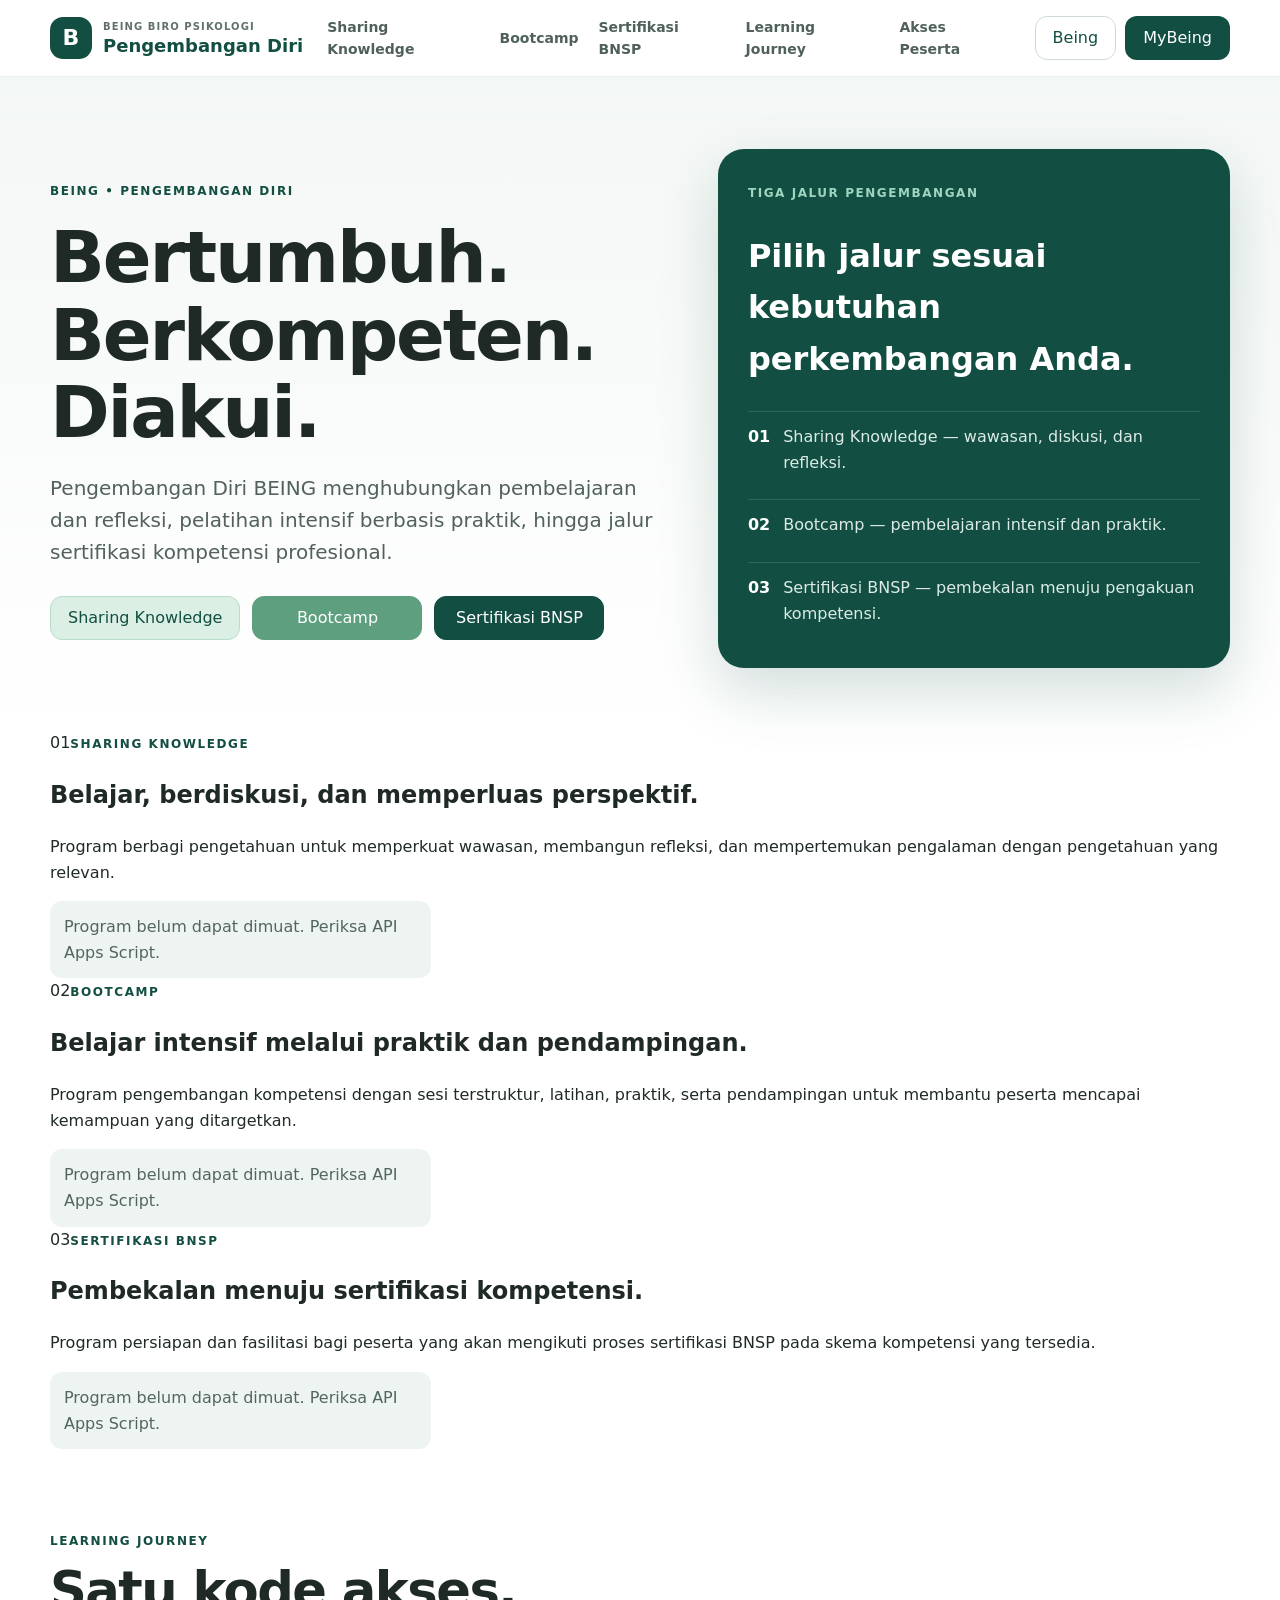
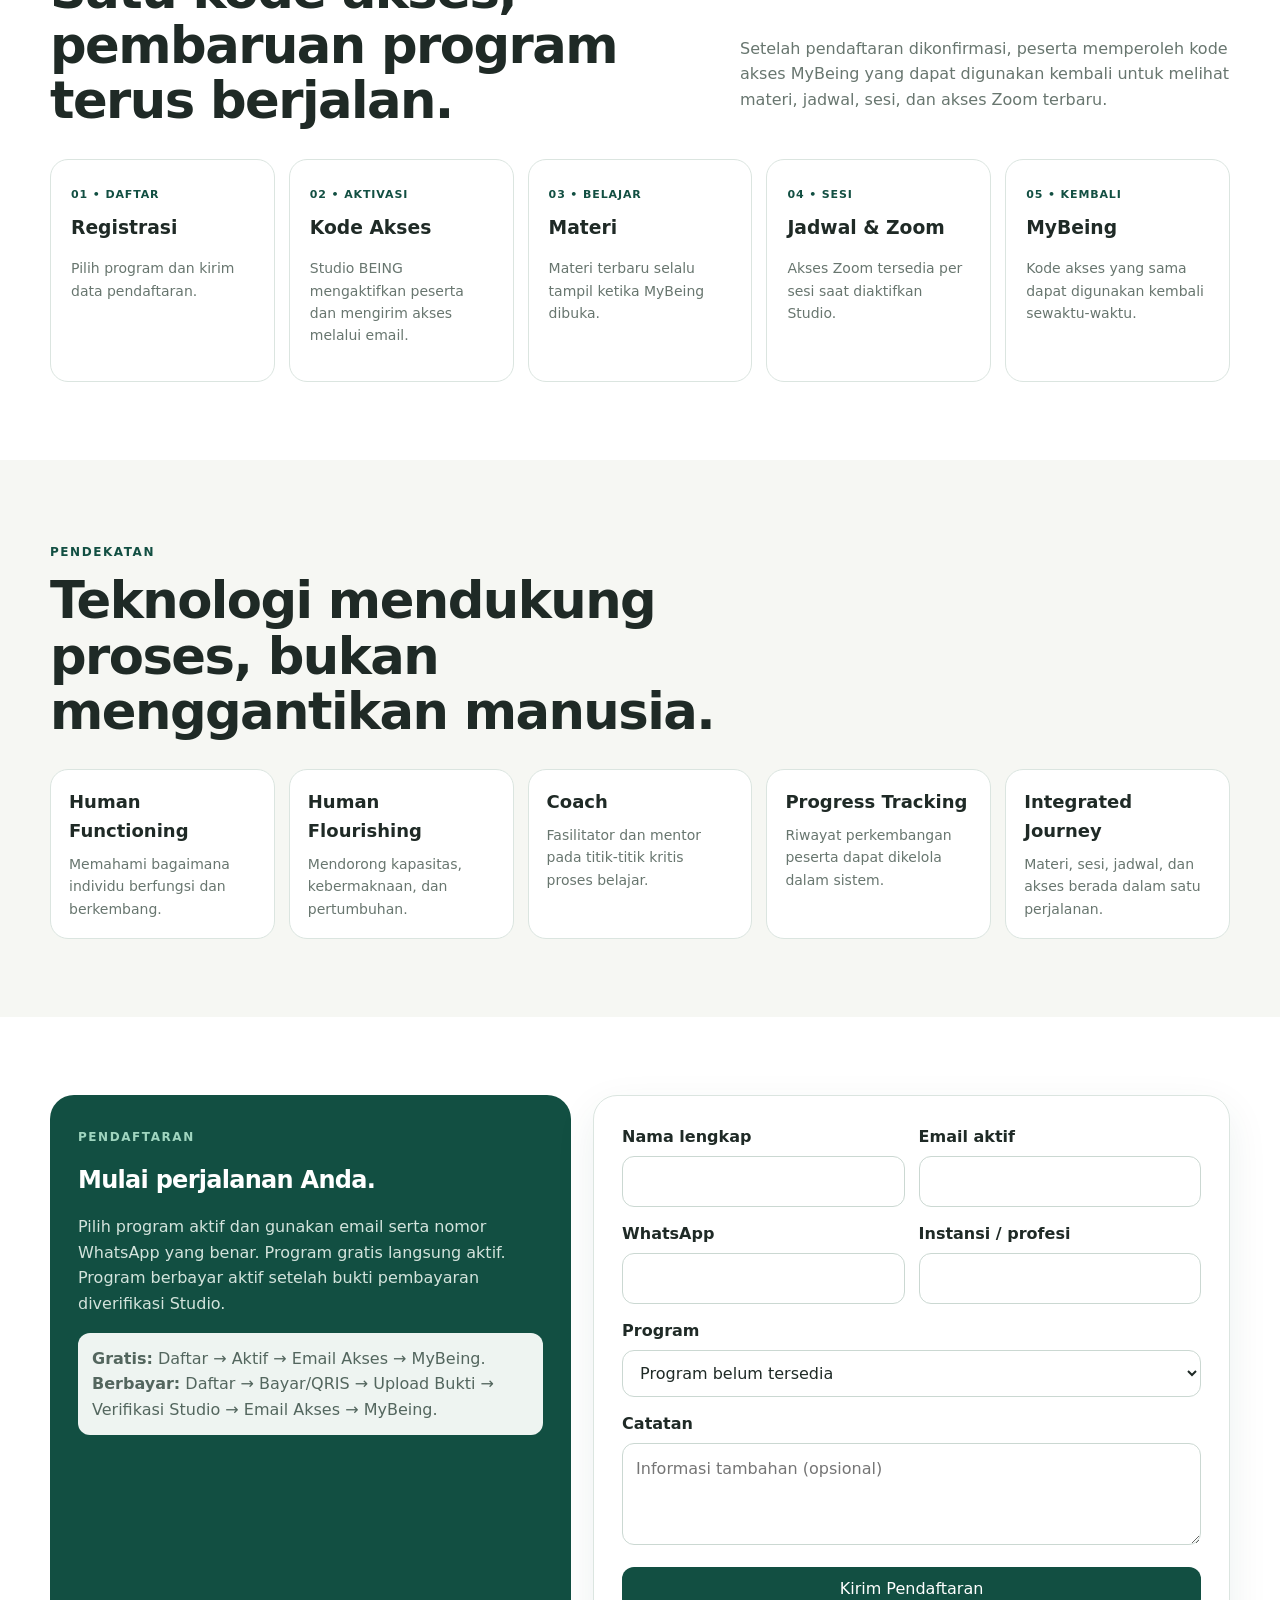
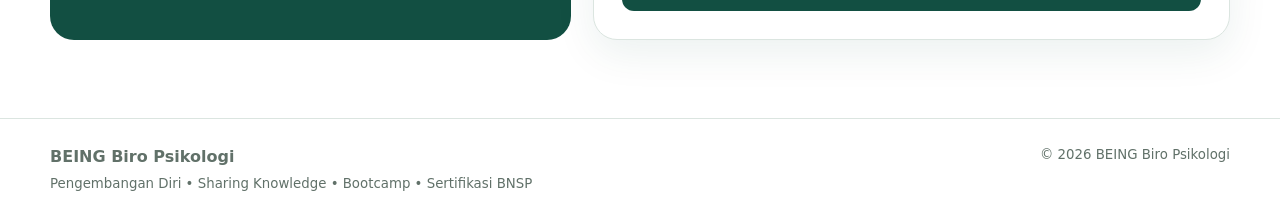
==== commit 6e298f0f: "Add files via upload" ====
--- a/index.html
+++ b/index.html
@@ -53,7 +53,7 @@
 
 <section class="section" id="journey"><div class="container">
 <div class="section-head"><div><span class="kicker">LEARNING JOURNEY</span><h2>Satu kode akses, pembaruan program terus berjalan.</h2></div><p>Setelah pendaftaran dikonfirmasi, peserta memperoleh kode akses MyBeing yang dapat digunakan kembali untuk melihat materi, jadwal, sesi, dan akses Zoom terbaru.</p></div>
-<div class="timeline"><article><b>01 • DAFTAR</b><h3>Registrasi</h3><p>Pilih program dan kirim data pendaftaran.</p></article><article><b>02 • AKTIVASI</b><h3>Kode Akses</h3><p>Admin BEING mengaktifkan peserta dan mengirim akses melalui email.</p></article><article><b>03 • BELAJAR</b><h3>Materi</h3><p>Materi terbaru selalu tampil ketika MyBeing dibuka.</p></article><article><b>04 • SESI</b><h3>Jadwal & Zoom</h3><p>Akses Zoom tersedia per sesi saat diaktifkan Admin.</p></article><article><b>05 • KEMBALI</b><h3>MyBeing</h3><p>Kode akses yang sama dapat digunakan kembali sewaktu-waktu.</p></article></div>
+<div class="timeline"><article><b>01 • DAFTAR</b><h3>Registrasi</h3><p>Pilih program dan kirim data pendaftaran.</p></article><article><b>02 • AKTIVASI</b><h3>Kode Akses</h3><p>Studio BEING mengaktifkan peserta dan mengirim akses melalui email.</p></article><article><b>03 • BELAJAR</b><h3>Materi</h3><p>Materi terbaru selalu tampil ketika MyBeing dibuka.</p></article><article><b>04 • SESI</b><h3>Jadwal & Zoom</h3><p>Akses Zoom tersedia per sesi saat diaktifkan Studio.</p></article><article><b>05 • KEMBALI</b><h3>MyBeing</h3><p>Kode akses yang sama dapat digunakan kembali sewaktu-waktu.</p></article></div>
 </div></section>
 
 <section class="section alt"><div class="container">
@@ -62,7 +62,7 @@
 </div></section>
 
 <section class="section" id="daftar"><div class="container formwrap">
-<div class="infobox"><span class="kicker" style="color:#9fd5bf">PENDAFTARAN</span><h2 style="color:#fff">Mulai perjalanan Anda.</h2><p>Pilih program aktif dan gunakan email serta nomor WhatsApp yang benar. Program gratis langsung aktif. Program berbayar aktif setelah bukti pembayaran diverifikasi Admin.</p><div class="notice"><b>Gratis:</b> Daftar → Aktif → Email Akses → MyBeing.<br><b>Berbayar:</b> Daftar → Bayar/QRIS → Upload Bukti → Verifikasi Admin → Email Akses → MyBeing.</div></div>
+<div class="infobox"><span class="kicker" style="color:#9fd5bf">PENDAFTARAN</span><h2 style="color:#fff">Mulai perjalanan Anda.</h2><p>Pilih program aktif dan gunakan email serta nomor WhatsApp yang benar. Program gratis langsung aktif. Program berbayar aktif setelah bukti pembayaran diverifikasi Studio.</p><div class="notice"><b>Gratis:</b> Daftar → Aktif → Email Akses → MyBeing.<br><b>Berbayar:</b> Daftar → Bayar/QRIS → Upload Bukti → Verifikasi Studio → Email Akses → MyBeing.</div></div>
 <form class="formcard" id="registerForm">
 <div class="grid2"><div class="field"><label>Nama lengkap</label><input name="name" required></div><div class="field"><label>Email aktif</label><input name="email" type="email" required></div></div>
 <div class="grid2"><div class="field"><label>WhatsApp</label><input name="whatsapp" required></div><div class="field"><label>Instansi / profesi</label><input name="institution"></div></div>
@@ -73,4 +73,4 @@
 </main>
 
 <footer class="footer"><div class="container footer-row"><div><strong>BEING Biro Psikologi</strong><br><small>Pengembangan Diri • Sharing Knowledge • Bootcamp • Sertifikasi BNSP</small></div><small>© 2026 BEING Biro Psikologi</small></div></footer>
-<script src="assets/js/config.js?v=2.2"></script><script src="assets/js/app.js?v=2.2"></script></body></html>+<script src="assets/js/config.js?v=2.4"></script><script src="assets/js/app.js?v=2.4"></script></body></html>
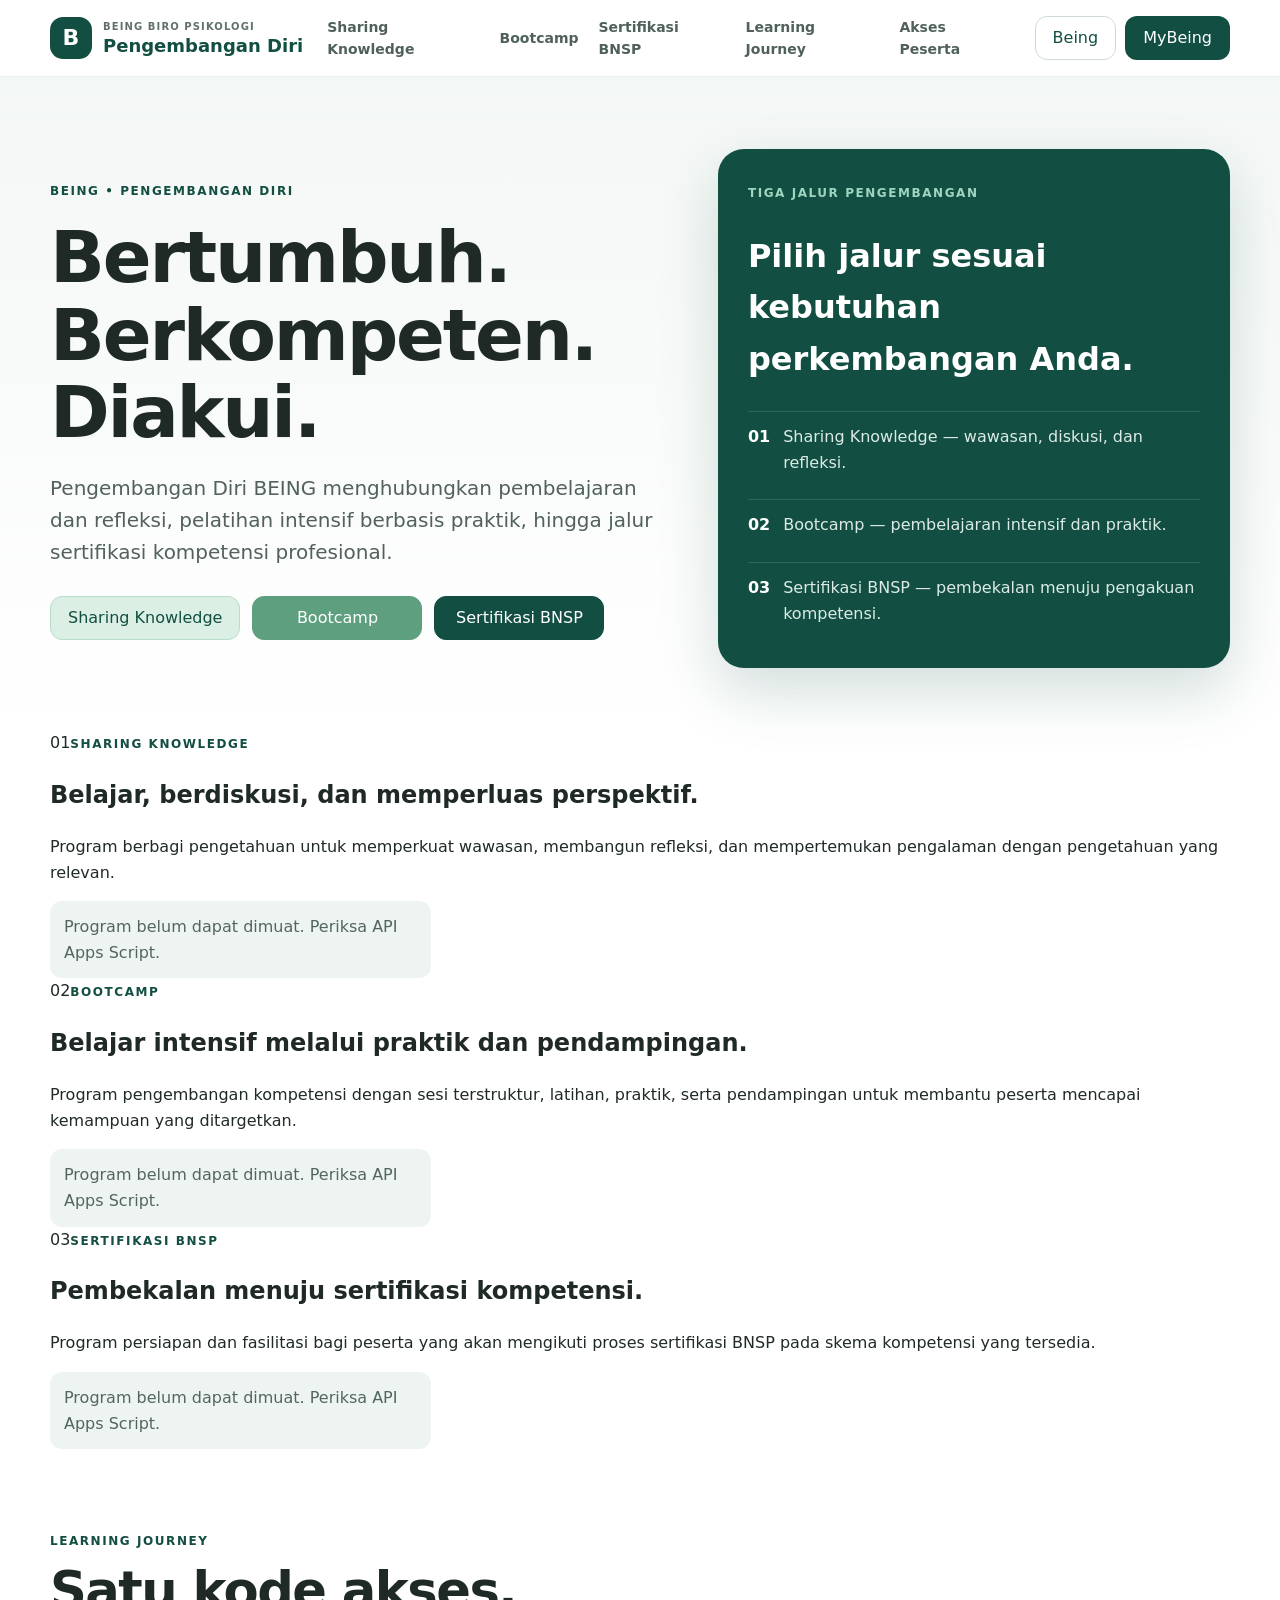
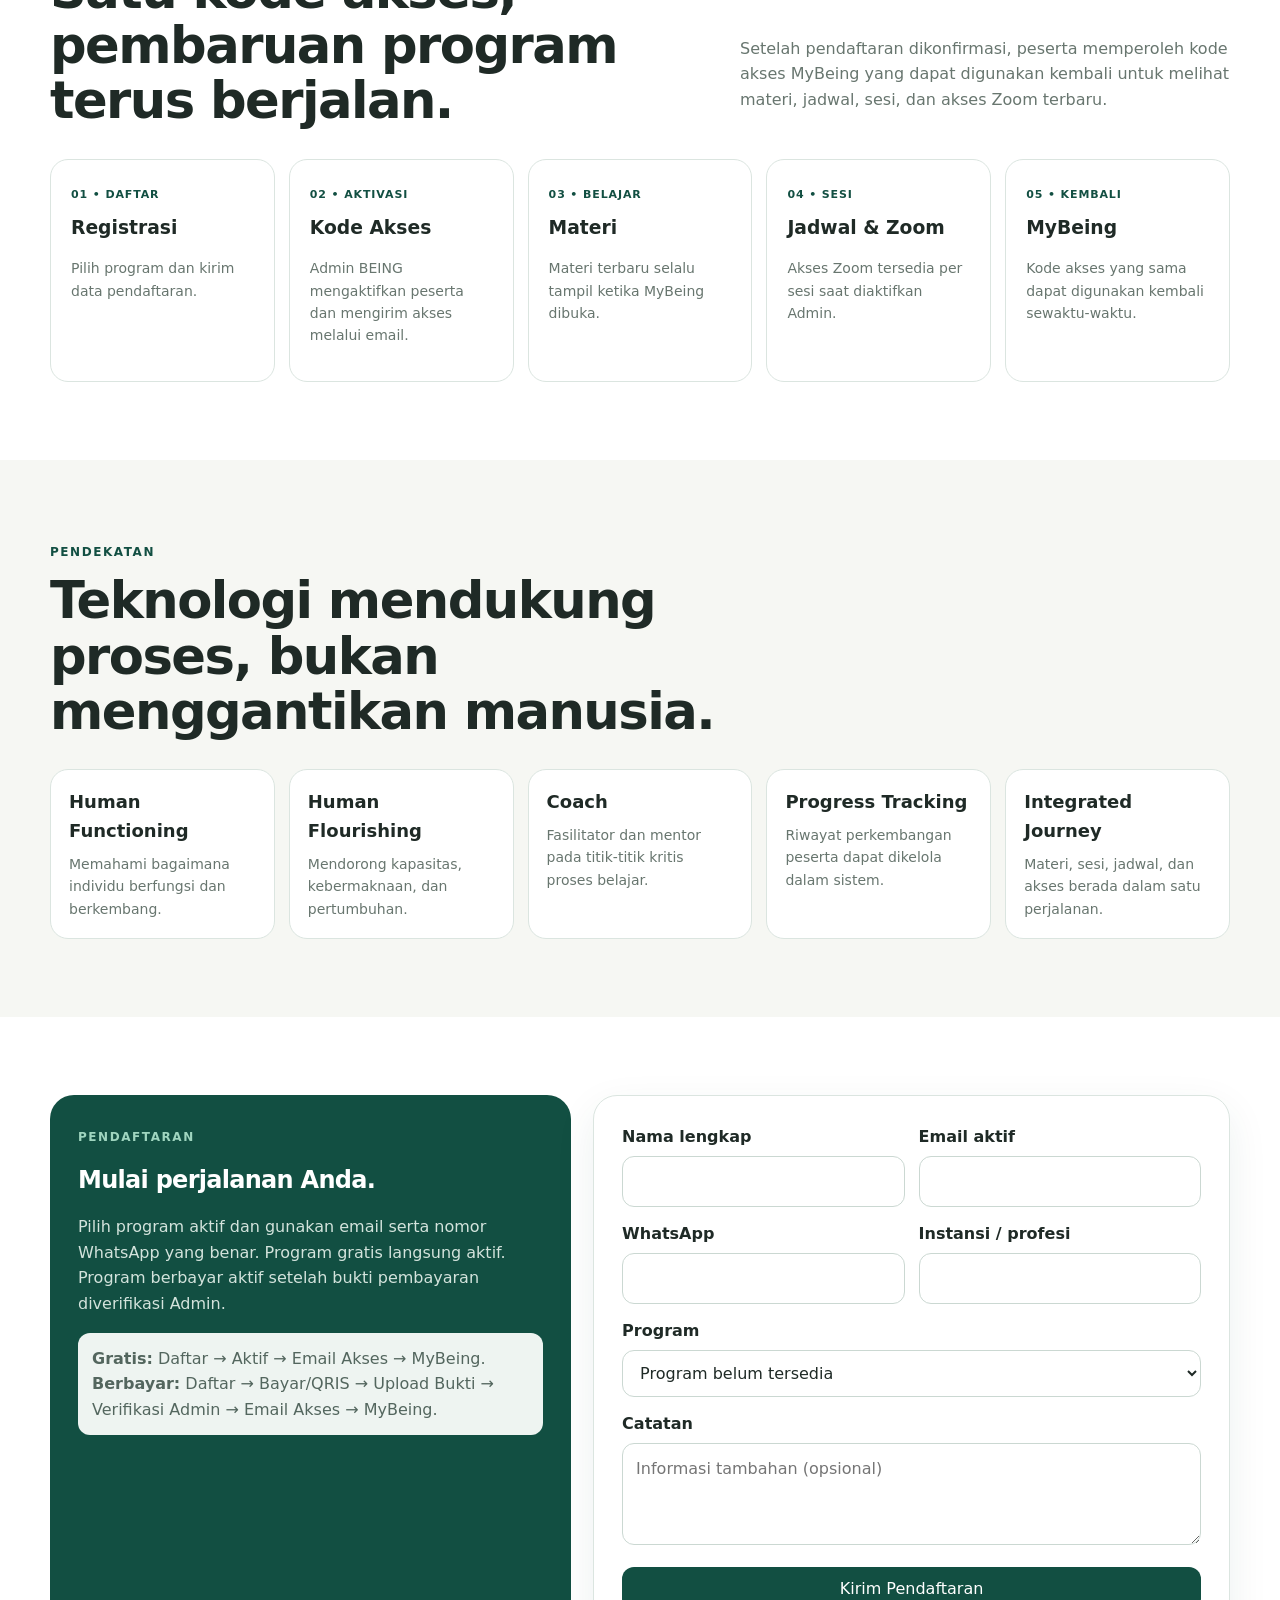
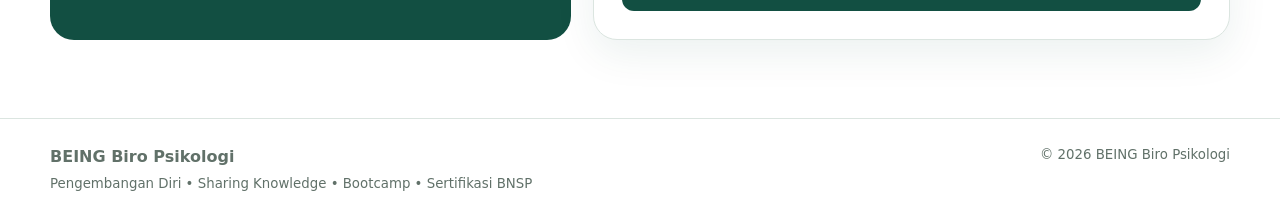
==== commit e8ad3e8c: "Add files via upload" ====
--- a/index.html
+++ b/index.html
@@ -53,7 +53,7 @@
 
 <section class="section" id="journey"><div class="container">
 <div class="section-head"><div><span class="kicker">LEARNING JOURNEY</span><h2>Satu kode akses, pembaruan program terus berjalan.</h2></div><p>Setelah pendaftaran dikonfirmasi, peserta memperoleh kode akses MyBeing yang dapat digunakan kembali untuk melihat materi, jadwal, sesi, dan akses Zoom terbaru.</p></div>
-<div class="timeline"><article><b>01 • DAFTAR</b><h3>Registrasi</h3><p>Pilih program dan kirim data pendaftaran.</p></article><article><b>02 • AKTIVASI</b><h3>Kode Akses</h3><p>Studio BEING mengaktifkan peserta dan mengirim akses melalui email.</p></article><article><b>03 • BELAJAR</b><h3>Materi</h3><p>Materi terbaru selalu tampil ketika MyBeing dibuka.</p></article><article><b>04 • SESI</b><h3>Jadwal & Zoom</h3><p>Akses Zoom tersedia per sesi saat diaktifkan Studio.</p></article><article><b>05 • KEMBALI</b><h3>MyBeing</h3><p>Kode akses yang sama dapat digunakan kembali sewaktu-waktu.</p></article></div>
+<div class="timeline"><article><b>01 • DAFTAR</b><h3>Registrasi</h3><p>Pilih program dan kirim data pendaftaran.</p></article><article><b>02 • AKTIVASI</b><h3>Kode Akses</h3><p>Admin BEING mengaktifkan peserta dan mengirim akses melalui email.</p></article><article><b>03 • BELAJAR</b><h3>Materi</h3><p>Materi terbaru selalu tampil ketika MyBeing dibuka.</p></article><article><b>04 • SESI</b><h3>Jadwal & Zoom</h3><p>Akses Zoom tersedia per sesi saat diaktifkan Admin.</p></article><article><b>05 • KEMBALI</b><h3>MyBeing</h3><p>Kode akses yang sama dapat digunakan kembali sewaktu-waktu.</p></article></div>
 </div></section>
 
 <section class="section alt"><div class="container">
@@ -62,7 +62,7 @@
 </div></section>
 
 <section class="section" id="daftar"><div class="container formwrap">
-<div class="infobox"><span class="kicker" style="color:#9fd5bf">PENDAFTARAN</span><h2 style="color:#fff">Mulai perjalanan Anda.</h2><p>Pilih program aktif dan gunakan email serta nomor WhatsApp yang benar. Program gratis langsung aktif. Program berbayar aktif setelah bukti pembayaran diverifikasi Studio.</p><div class="notice"><b>Gratis:</b> Daftar → Aktif → Email Akses → MyBeing.<br><b>Berbayar:</b> Daftar → Bayar/QRIS → Upload Bukti → Verifikasi Studio → Email Akses → MyBeing.</div></div>
+<div class="infobox"><span class="kicker" style="color:#9fd5bf">PENDAFTARAN</span><h2 style="color:#fff">Mulai perjalanan Anda.</h2><p>Pilih program aktif dan gunakan email serta nomor WhatsApp yang benar. Program gratis langsung aktif. Program berbayar aktif setelah bukti pembayaran diverifikasi Admin.</p><div class="notice"><b>Gratis:</b> Daftar → Aktif → Email Akses → MyBeing.<br><b>Berbayar:</b> Daftar → Bayar/QRIS → Upload Bukti → Verifikasi Admin → Email Akses → MyBeing.</div></div>
 <form class="formcard" id="registerForm">
 <div class="grid2"><div class="field"><label>Nama lengkap</label><input name="name" required></div><div class="field"><label>Email aktif</label><input name="email" type="email" required></div></div>
 <div class="grid2"><div class="field"><label>WhatsApp</label><input name="whatsapp" required></div><div class="field"><label>Instansi / profesi</label><input name="institution"></div></div>
@@ -73,4 +73,4 @@
 </main>
 
 <footer class="footer"><div class="container footer-row"><div><strong>BEING Biro Psikologi</strong><br><small>Pengembangan Diri • Sharing Knowledge • Bootcamp • Sertifikasi BNSP</small></div><small>© 2026 BEING Biro Psikologi</small></div></footer>
-<script src="assets/js/config.js?v=2.4"></script><script src="assets/js/app.js?v=2.4"></script></body></html>+<script src="assets/js/config.js?v=2.2"></script><script src="assets/js/app.js?v=2.2"></script></body></html>
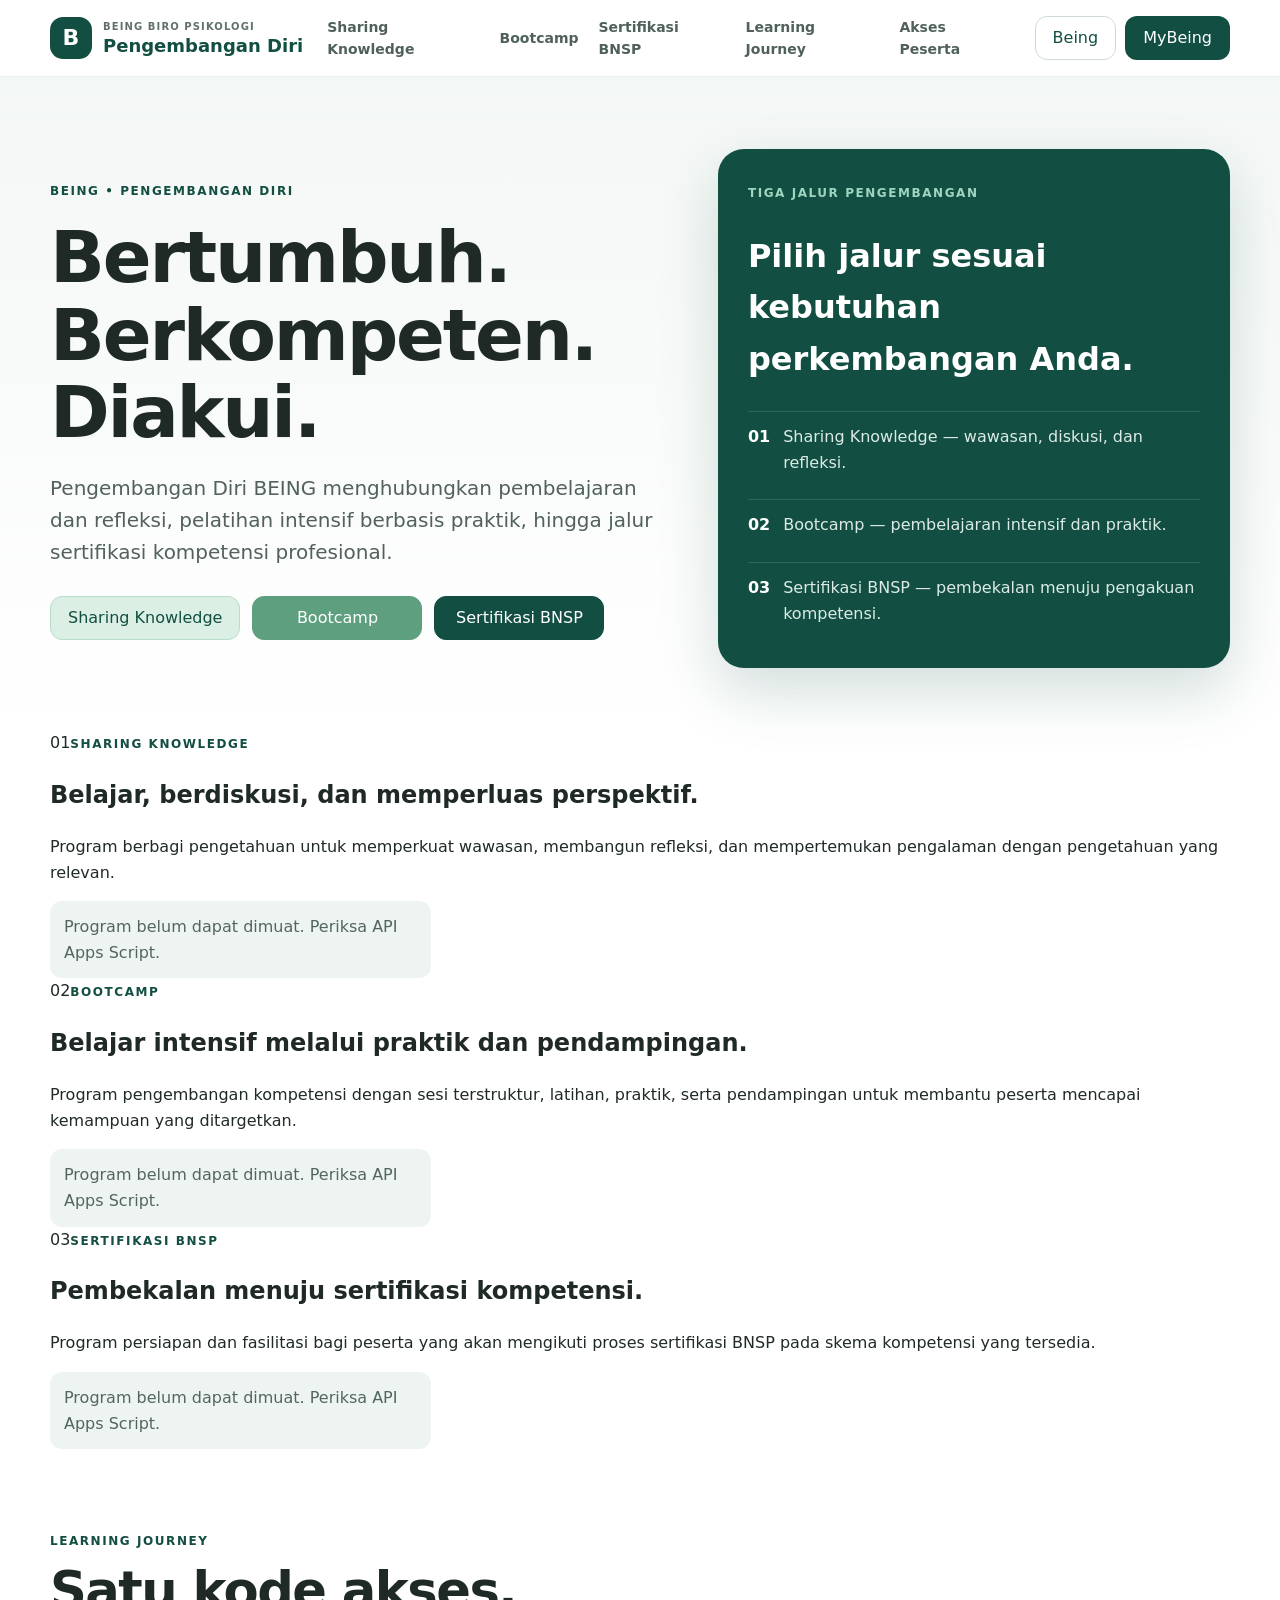
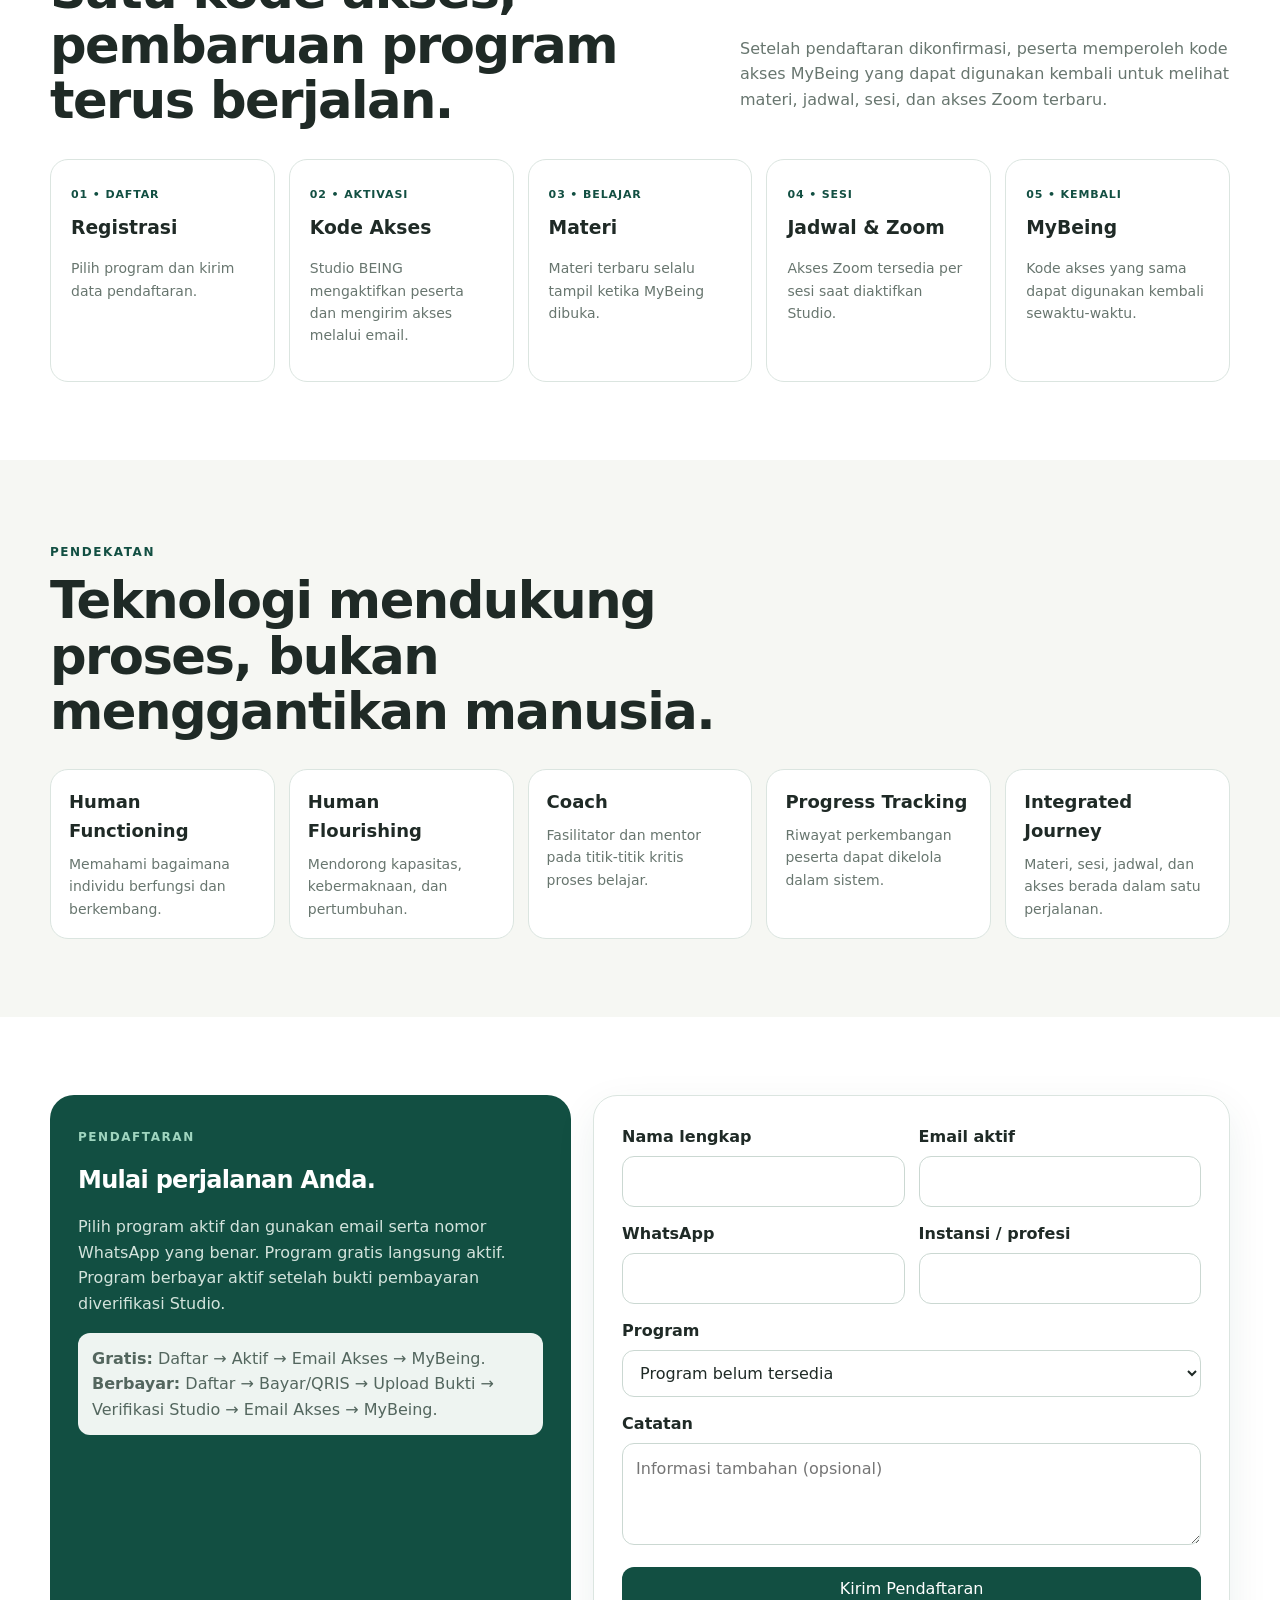
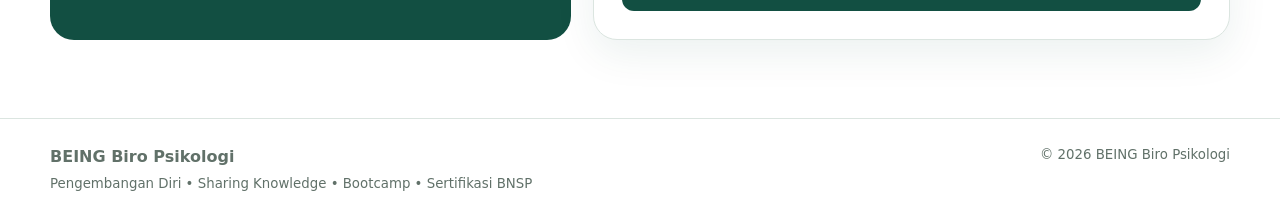
==== commit 0680d0f8: "Add files via upload" ====
--- a/index.html
+++ b/index.html
@@ -53,7 +53,7 @@
 
 <section class="section" id="journey"><div class="container">
 <div class="section-head"><div><span class="kicker">LEARNING JOURNEY</span><h2>Satu kode akses, pembaruan program terus berjalan.</h2></div><p>Setelah pendaftaran dikonfirmasi, peserta memperoleh kode akses MyBeing yang dapat digunakan kembali untuk melihat materi, jadwal, sesi, dan akses Zoom terbaru.</p></div>
-<div class="timeline"><article><b>01 • DAFTAR</b><h3>Registrasi</h3><p>Pilih program dan kirim data pendaftaran.</p></article><article><b>02 • AKTIVASI</b><h3>Kode Akses</h3><p>Admin BEING mengaktifkan peserta dan mengirim akses melalui email.</p></article><article><b>03 • BELAJAR</b><h3>Materi</h3><p>Materi terbaru selalu tampil ketika MyBeing dibuka.</p></article><article><b>04 • SESI</b><h3>Jadwal & Zoom</h3><p>Akses Zoom tersedia per sesi saat diaktifkan Admin.</p></article><article><b>05 • KEMBALI</b><h3>MyBeing</h3><p>Kode akses yang sama dapat digunakan kembali sewaktu-waktu.</p></article></div>
+<div class="timeline"><article><b>01 • DAFTAR</b><h3>Registrasi</h3><p>Pilih program dan kirim data pendaftaran.</p></article><article><b>02 • AKTIVASI</b><h3>Kode Akses</h3><p>Studio BEING mengaktifkan peserta dan mengirim akses melalui email.</p></article><article><b>03 • BELAJAR</b><h3>Materi</h3><p>Materi terbaru selalu tampil ketika MyBeing dibuka.</p></article><article><b>04 • SESI</b><h3>Jadwal & Zoom</h3><p>Akses Zoom tersedia per sesi saat diaktifkan Studio.</p></article><article><b>05 • KEMBALI</b><h3>MyBeing</h3><p>Kode akses yang sama dapat digunakan kembali sewaktu-waktu.</p></article></div>
 </div></section>
 
 <section class="section alt"><div class="container">
@@ -62,7 +62,7 @@
 </div></section>
 
 <section class="section" id="daftar"><div class="container formwrap">
-<div class="infobox"><span class="kicker" style="color:#9fd5bf">PENDAFTARAN</span><h2 style="color:#fff">Mulai perjalanan Anda.</h2><p>Pilih program aktif dan gunakan email serta nomor WhatsApp yang benar. Program gratis langsung aktif. Program berbayar aktif setelah bukti pembayaran diverifikasi Admin.</p><div class="notice"><b>Gratis:</b> Daftar → Aktif → Email Akses → MyBeing.<br><b>Berbayar:</b> Daftar → Bayar/QRIS → Upload Bukti → Verifikasi Admin → Email Akses → MyBeing.</div></div>
+<div class="infobox"><span class="kicker" style="color:#9fd5bf">PENDAFTARAN</span><h2 style="color:#fff">Mulai perjalanan Anda.</h2><p>Pilih program aktif dan gunakan email serta nomor WhatsApp yang benar. Program gratis langsung aktif. Program berbayar aktif setelah bukti pembayaran diverifikasi Studio.</p><div class="notice"><b>Gratis:</b> Daftar → Aktif → Email Akses → MyBeing.<br><b>Berbayar:</b> Daftar → Bayar/QRIS → Upload Bukti → Verifikasi Studio → Email Akses → MyBeing.</div></div>
 <form class="formcard" id="registerForm">
 <div class="grid2"><div class="field"><label>Nama lengkap</label><input name="name" required></div><div class="field"><label>Email aktif</label><input name="email" type="email" required></div></div>
 <div class="grid2"><div class="field"><label>WhatsApp</label><input name="whatsapp" required></div><div class="field"><label>Instansi / profesi</label><input name="institution"></div></div>
@@ -73,4 +73,4 @@
 </main>
 
 <footer class="footer"><div class="container footer-row"><div><strong>BEING Biro Psikologi</strong><br><small>Pengembangan Diri • Sharing Knowledge • Bootcamp • Sertifikasi BNSP</small></div><small>© 2026 BEING Biro Psikologi</small></div></footer>
-<script src="assets/js/config.js?v=2.2"></script><script src="assets/js/app.js?v=2.2"></script></body></html>+<script src="assets/js/config.js?v=2.2.1"></script><script src="assets/js/app.js?v=2.2.1"></script></body></html>
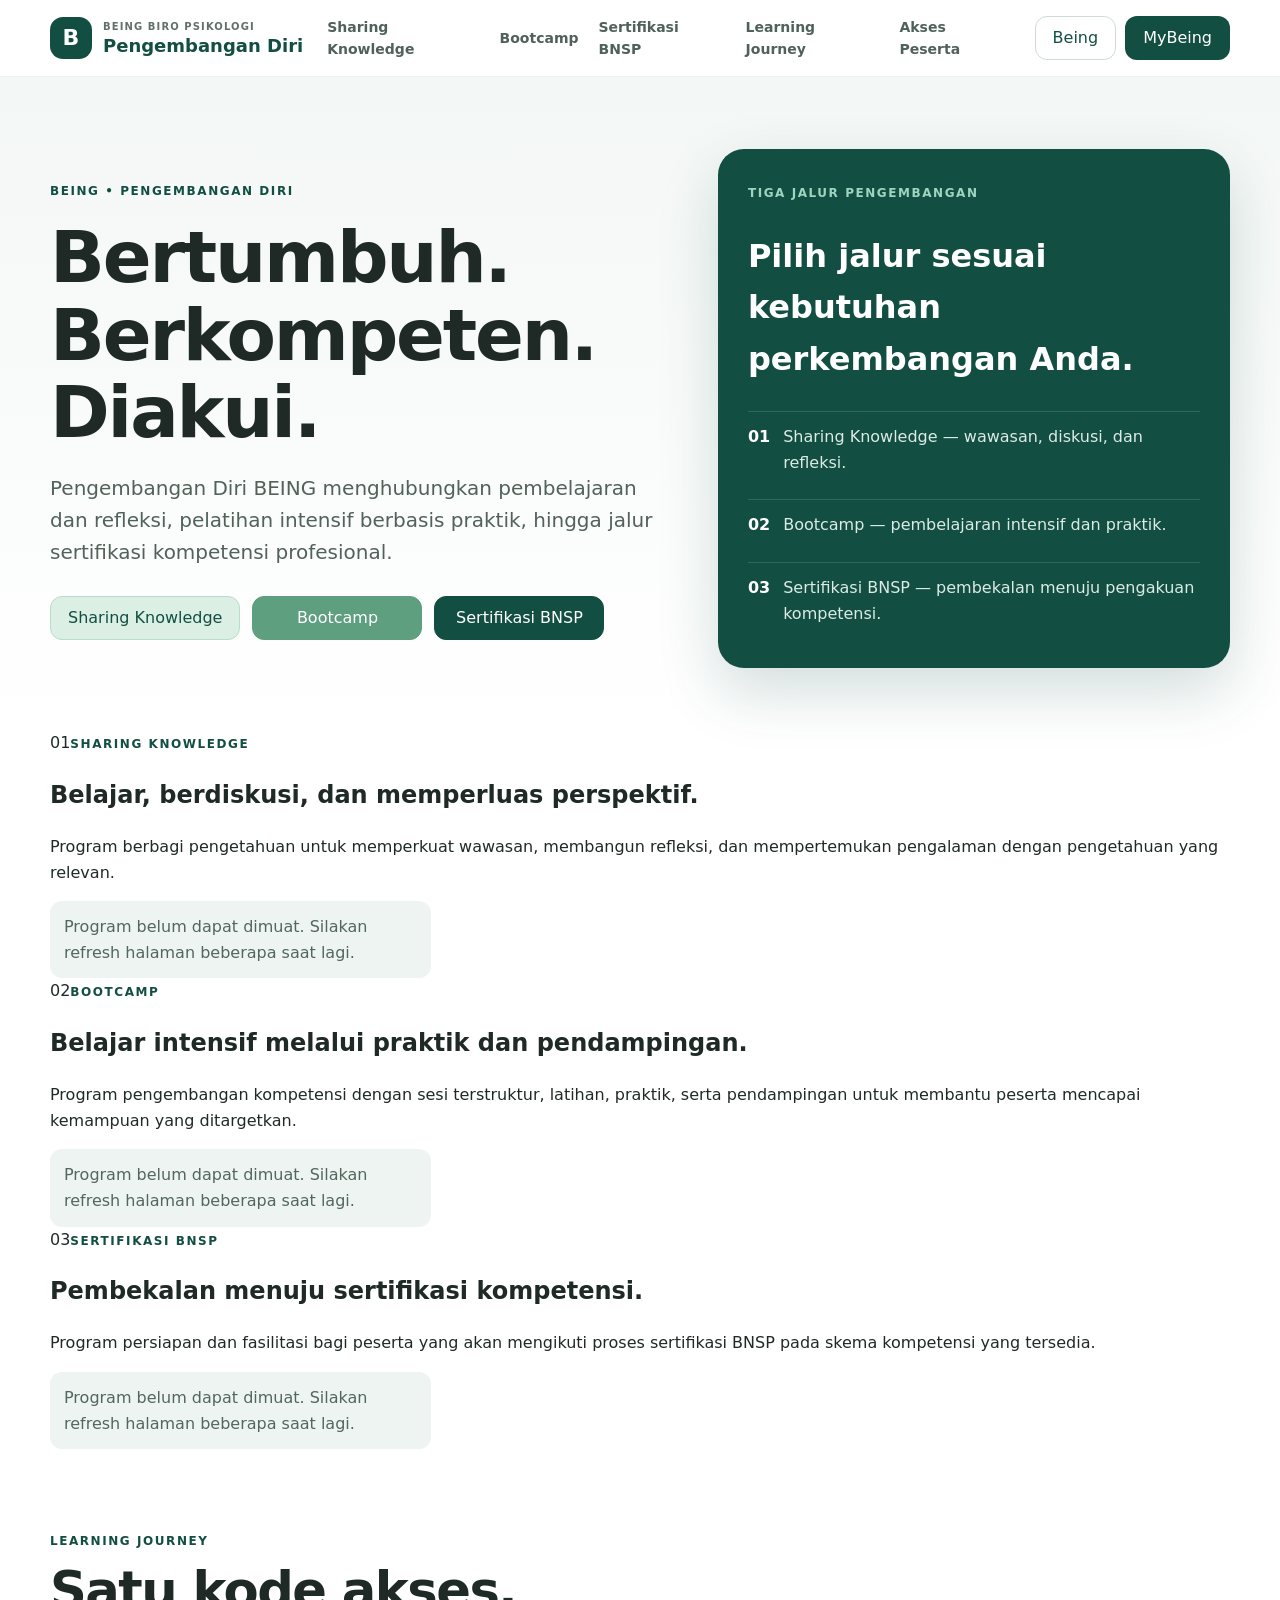
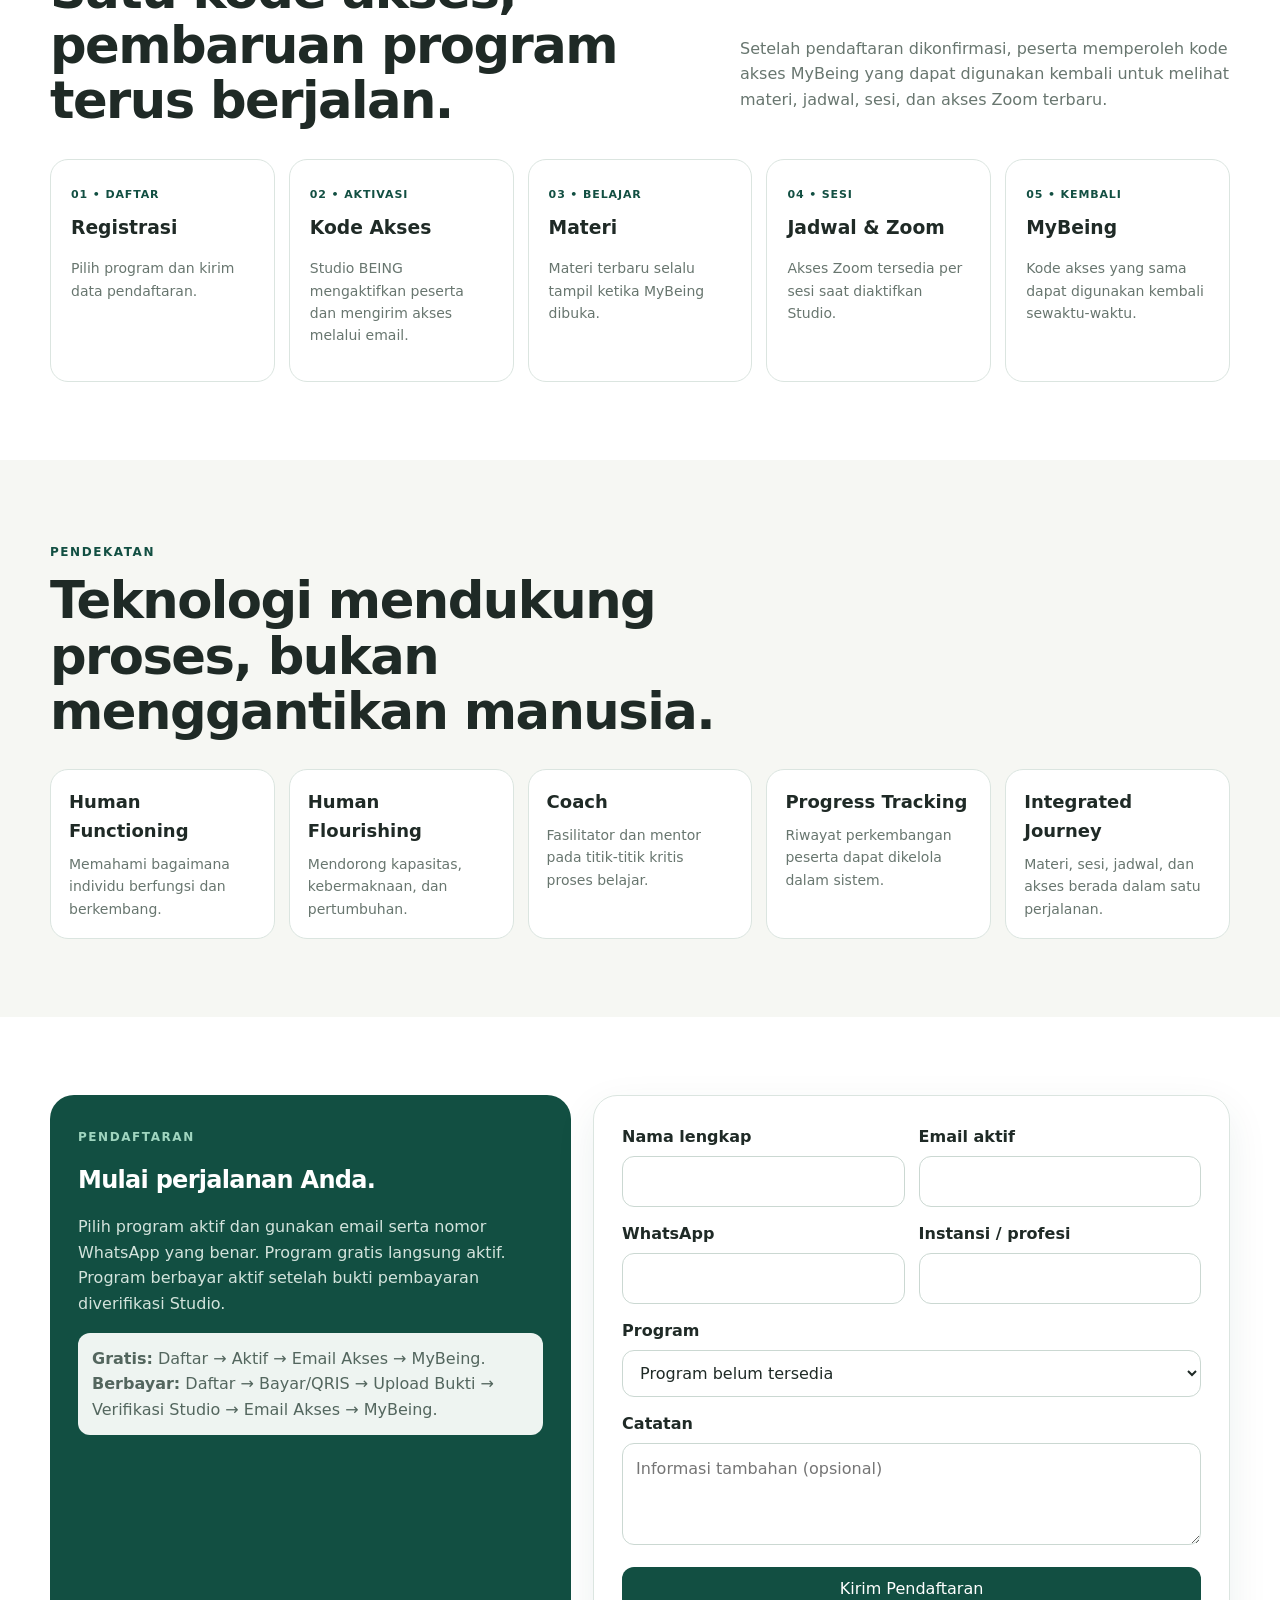
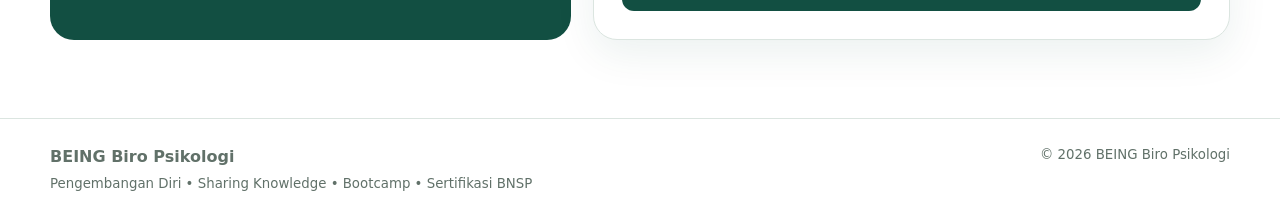
==== commit eeb78be7: "Add files via upload" ====
--- a/index.html
+++ b/index.html
@@ -73,4 +73,4 @@
 </main>
 
 <footer class="footer"><div class="container footer-row"><div><strong>BEING Biro Psikologi</strong><br><small>Pengembangan Diri • Sharing Knowledge • Bootcamp • Sertifikasi BNSP</small></div><small>© 2026 BEING Biro Psikologi</small></div></footer>
-<script src="assets/js/config.js?v=2.2.1"></script><script src="assets/js/app.js?v=2.2.1"></script></body></html>+<script src="assets/js/config.js?v=4.0.0"></script><script src="assets/js/app.js?v=4.0.0"></script></body></html>
